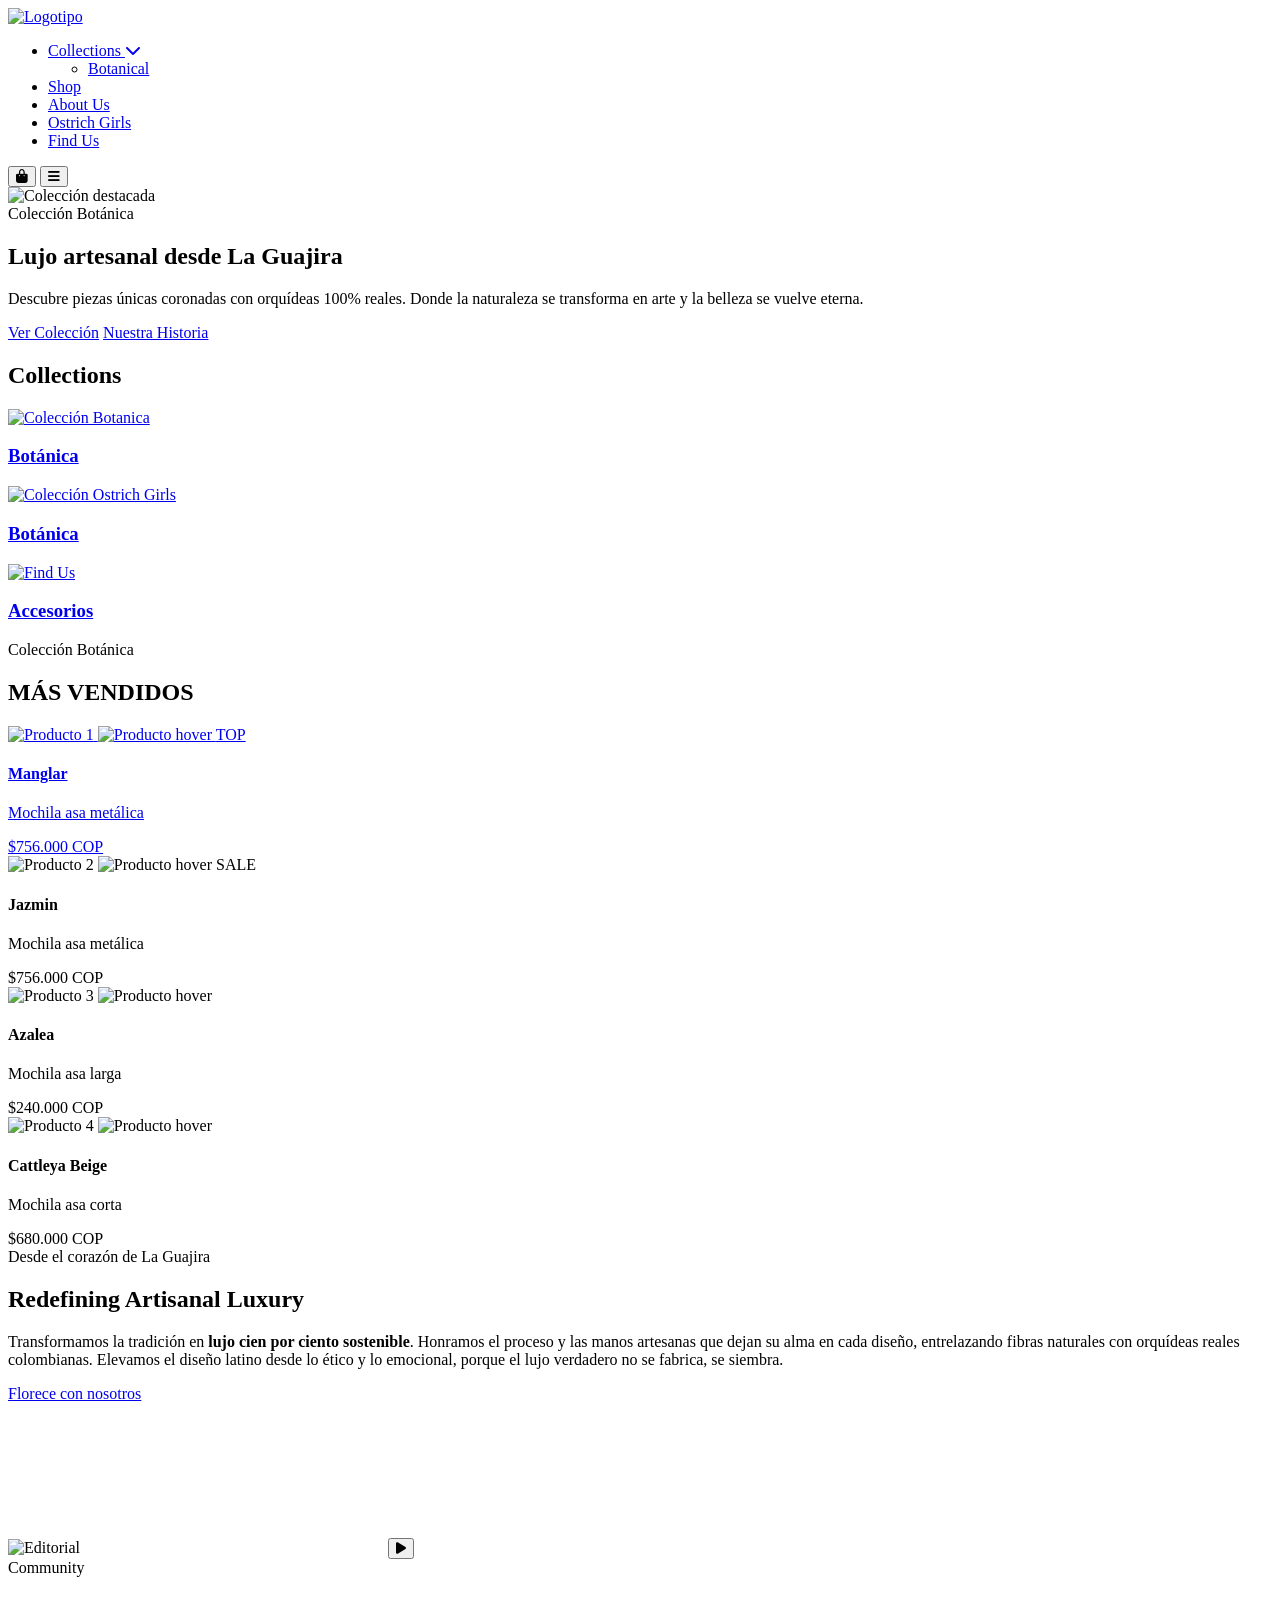
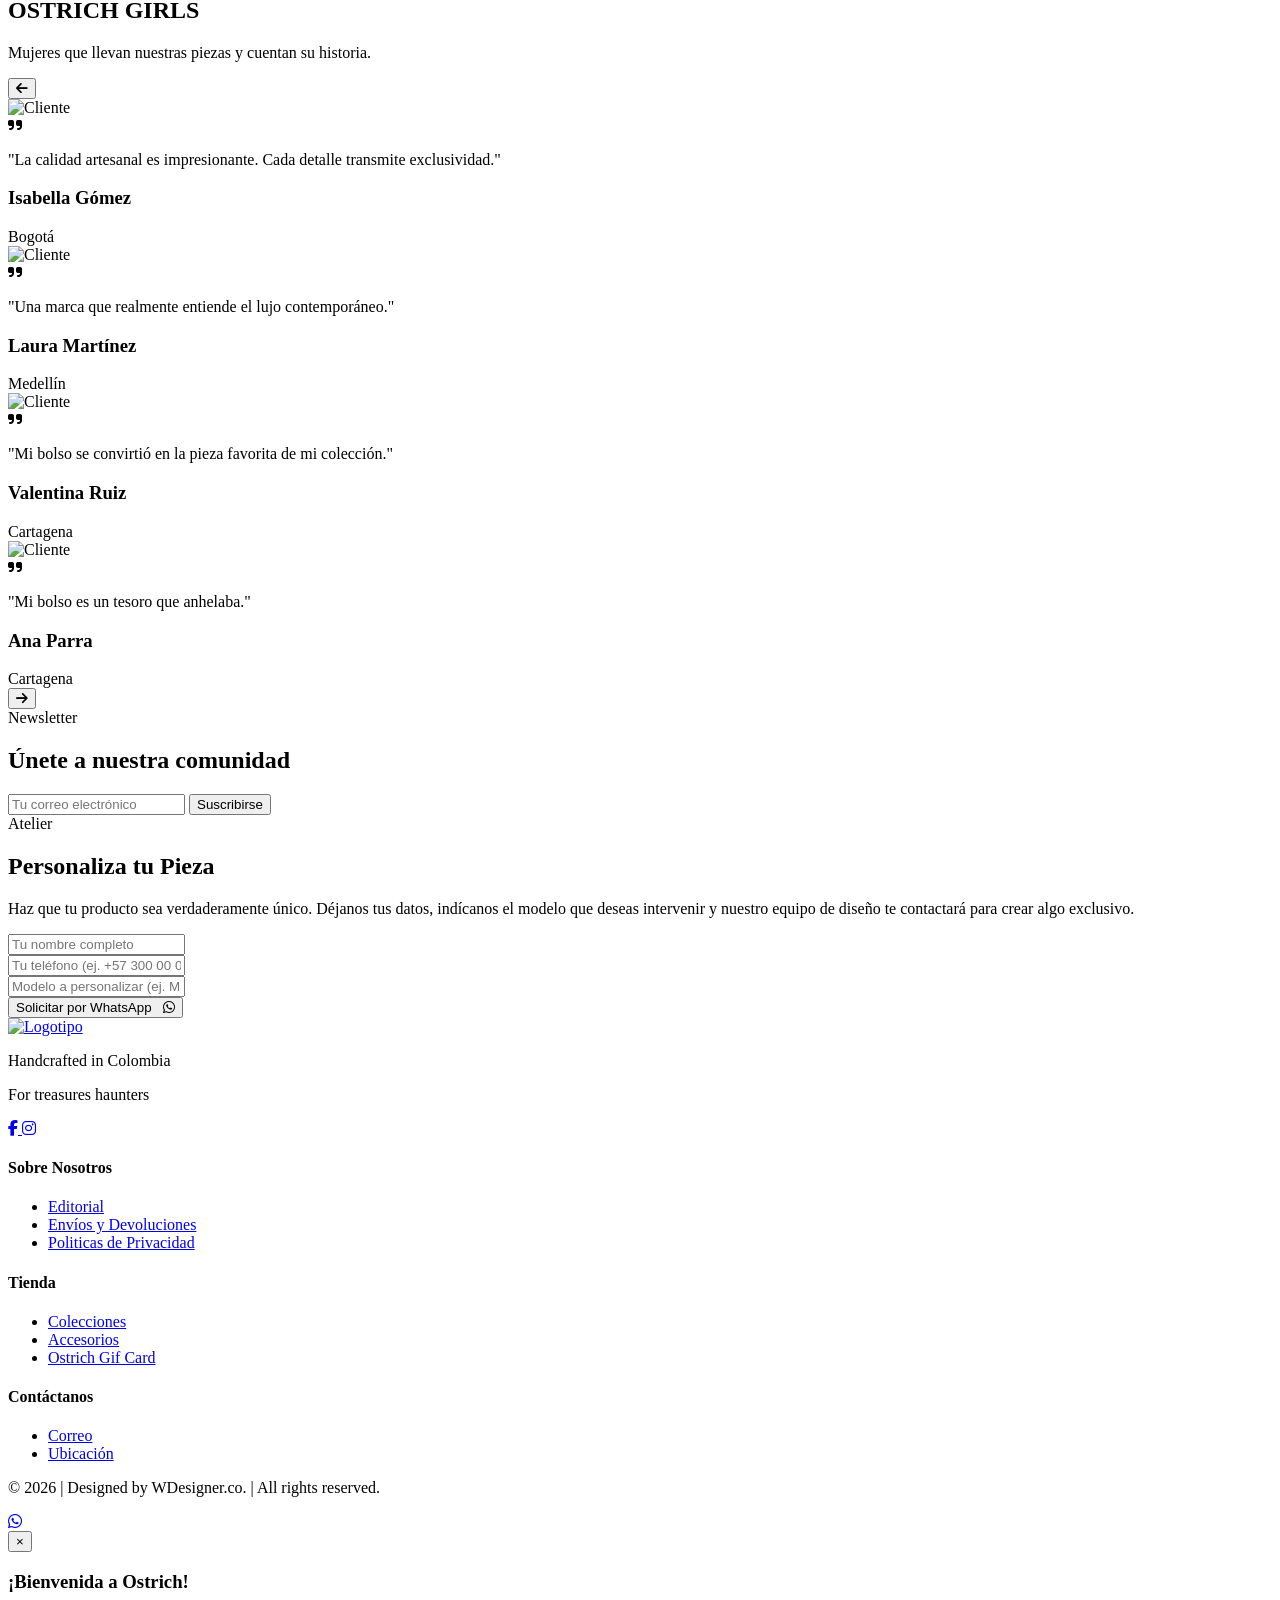
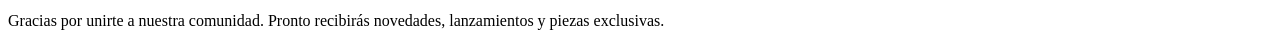
==== index.html @ 1475275a "Add files via upload" ====
<!DOCTYPE html>
<html lang="es">

<head>
  <meta charset="UTF-8" />
  <meta name="viewport" content="width=device-width, initial-scale=1.0"/>
  <title>Ostrich | Prototipo</title>
  <meta name="description" content="Luxury fashion experience inspired by modern editorial ecommerce." />

  <!-- GOOGLE FONTS -->
  <link rel="preconnect" href="https://fonts.googleapis.com">
  <link rel="preconnect" href="https://fonts.gstatic.com" crossorigin>
  <link href="https://fonts.googleapis.com/css2?family=Montserrat:wght@300;400;500;600&family=EB+Garamond:wght@400;500;600;700&display=swap" rel="stylesheet">

  <!-- FONT AWESOME -->
  <link rel="stylesheet" href="https://cdnjs.cloudflare.com/ajax/libs/font-awesome/6.5.2/css/all.min.css" />

  <!-- FALLBACK ICONS LOCAL -->
  <!-- <link rel="stylesheet" href="assets/icons/fontawesome/css/all.min.css"/> -->

  <link rel="stylesheet" href="css/estilos_prueba.css" />
  <link rel="stylesheet" href="css/index_estilos.css" />

  <!-- FAVICON -->
  <link rel="icon" href="img/logos/favicon.png" type="image/png">

</head>

<body>

  <!-- =========================
    HEADER
  ========================== -->

  <header class="header">
    <div class="container nav-container">
      <a href="index.html" class="logo">
        <img src="img/logos/logo_horizontal_240x70.png" alt="Logotipo" />
      </a>
      
      <nav class="nav" aria-label="Principal">
        <ul class="nav-list">
          <li class="nav-dropdown">
            <a href="#" class="dropdown-trigger" aria-haspopup="true" aria-expanded="false">
              Collections
              <i class="fa-solid fa-chevron-down dropdown-icon"></i>
            </a>
            <ul class="dropdown-menu">
              <li><a href="botanica.html">Botanical</a></li>
            </ul>
          </li>
          <li><a href="shop.html">Shop</a></li>
          <li><a href="about_us.html">About Us</a></li>
          <li><a href="index.html#ostrichGirls">Ostrich Girls</a></li>          
          <li><a href="find_us.html">Find Us</a></li>
        </ul>
      </nav>

      <div class="header-actions">
        <button class="icon-btn" aria-label="Carrito">
          <i class="fa-solid fa-bag-shopping"></i>
          <!-- <img src="assets/icons/cart.svg" alt="">-->
        </button>

        <button class="menu-btn" aria-label="Abrir menú" aria-expanded="false">
          <i class="fa-solid fa-bars"></i>
          <!-- <img src="assets/icons/menu.svg" alt=""> -->
        </button>
      </div>

    </div>
  </header>

  <!-- =========================
    MAIN
  ========================== -->
  <main>
    <section class="hero">
      <!--div class="hero-image">
        <img src="img/hero/hero_01.png" alt="Colección destacada" />
      </!--div-->
      <div class="hero-image">
        <picture>
          <!-- Mobile -->
          <source media="(max-width: 768px)" srcset="img/hero/hero_v.png">
          <!-- Desktop / Tablet -->
          <img src="img/hero/hero_h.png" alt="Colección destacada">
        </picture>
      </div>
      
      <div class="hero-overlay"></div>
      
      <div class="container" style="width: 100%;">
        <div class="hero-content">
          <span class="eyebrow">Colección Botánica</span>
          <h1>Lujo artesanal desde La Guajira</h1>         
          <p>Descubre piezas únicas coronadas con orquídeas 100% reales. Donde la naturaleza se transforma en arte y la belleza se vuelve eterna.</p>          
          <div class="hero-buttons">
            <a href="#collections" class="btn btn-primary">Ver Colección</a>
            <a href="#editorial" class="btn btn-secondary">Nuestra Historia</a>
          </div>
        </div>      
      </div>
    </section>

    <!-- =========================
      COLLECTION CARDS
    ========================== -->
    <section id="collections" class="collection-cards section reveal">
      <div class="container">
        <div class="section-heading">          
          <h2>Collections</h2>
        </div>

        <div class="collections-grid">
          <!-- CARD -->
           <a href="botanica.html"><article class="collection-card">
            <img src="img/collections/colltction03.png" alt="Colección Botanica"/>
            <div class="collection-overlay"></div>
            <h3>Botánica</h3>
          </article></a>

          <!-- CARD -->
          <a href="botanica.html"><article class="collection-card">
            <img src="img/collections/collection04.png" alt="Colección Ostrich Girls"/>
            <div class="collection-overlay"></div>
            <h3> Botánica</h3>
          </article></a>

          <!-- CARD -->
          <a href="botanica.html"><article class="collection-card">
            <img src="img/collections/accesories.png" alt="Find Us"/>
            <div class="collection-overlay"></div>
            <h3> Accesorios</h3>
          </article></a>

        </div>
      </div>
    </section>

    <!-- =========================
      MAS VENDIDOS
    ========================== -->
    <section class="featured section reveal">
      <div class="container">
        <div class="section-heading">
          <span class="eyebrow">Colección Botánica</span>
          <h2>MÁS VENDIDOS</h2>
        </div>

        <div class="product-grid">
          <!-- PRODUCT CARD 1 Manglar -->
          <a href="details.html">
            <article class="product-card">
            <div class="product-image hover-reveal">
              <!--src="https://placehold.co/700x900/bdbdbd/ffffff?text=Producto+1"-->
              <img class="primary-image" src="img/products/Manglar.png" alt="Producto 1"/>
               <!--src="https://placehold.co/700x900/9f9f9f/ffffff?text=Hover+1"-->
              <img class="secondary-image" src="img/products/hover_manglar.png" alt="Producto hover"/>
              <span class="badge">TOP</span>
            </div>

            <div class="product-info">
              <h4>Manglar</h4>
              <p class="category">Mochila asa metálica</p>
              <span class="price">$756.000 COP</span>
            </div>
          </article>
          </a>

          <!-- PRODUCT CARD 2 JAZMIN -->
          <article class="product-card">
            <div class="product-image hover-reveal">
              <!-- src="https://placehold.co/700x900/bdbdbd/ffffff?text=Producto+2"-->
              <img class="primary-image" src="img/products/jazmin.png" alt="Producto 2"/>
              <img class="secondary-image" src="img/products/hover_coralina.png" alt="Producto hover"/>
              <span class="badge sale">SALE</span>
            </div>

            <div class="product-info">
              <h4>Jazmin</h4>
              <p class="category">Mochila asa metálica</p>
              <span class="price">$756.000 COP</span>
            </div>
          </article>

          <!-- PRODUCT CARD 3 -->
          <article class="product-card">
            <div class="product-image hover-reveal">
              <img class="primary-image" src="img/products/cattleya_azalea.png" alt="Producto 3" />
              <img class="secondary-image" src="img/products/hover_azalea.png"  alt="Producto hover"/>
            </div>

            <div class="product-info">
              <h4>Azalea</h4>
              <p class="category">Mochila asa larga</p>
              <span class="price">$240.000 COP</span>
            </div>
          </article>

          <!-- PRODUCT CARD 4 -->
          <article class="product-card">
            <div class="product-image hover-reveal">
              <img class="primary-image" src="img/products/Cattleya_Beige.png" alt="Producto 4" />
              <img class="secondary-image" src="img/products/hover_cattaleya_beige.png" alt="Producto hover" />
            </div>

            <div class="product-info">
              <h4>Cattleya Beige</h4>
              <p class="category">Mochila asa corta</p>
              <span class="price">$680.000 COP</span>
            </div>
          </article>
        </div>

      </div>

    </section>

    <!-- =========================
      EDITORIAL
    ========================== -->
    <section id="editorial" class="editorial section reveal">
      <div class="container editorial-grid">
        <div class="editorial-content">
          <span class="eyebrow">Desde el corazón de La Guajira</span>
          <h2>Redefining Artisanal Luxury</h2>
          <p>Transformamos la tradición en <strong>lujo cien por ciento sostenible</strong>. Honramos el proceso y las manos artesanas que dejan su alma en cada diseño, entrelazando fibras naturales con orquídeas reales colombianas. Elevamos el diseño latino desde lo ético y lo emocional, porque el lujo verdadero no se fabrica, se siembra.</p>
          <a href="about_us.html" class="btn btn-dark">Florece con nosotros</a>
        </div>

        <div class="editorial-image">
          <div class="editorial-media">
            <img  class="editorial-cover"
            src="img/editorial/editorial.png"
            alt="Editorial">
            
            <video  class="editorial-video"
              preload="metadata"
              playsinline>
             <source
              src="img/editorial/editorial_video.mp4"
              type="video/mp4">
            </video>
            
            <button class="editorial-play" aria-label="Reproducir video">
              <i class="fa-solid fa-play"></i>
            </button>
          </div>
        </div>
      </div>
    </section>
    
    <!-- ======================================
      OSTRICH GIRLS
    ====================================== -->
    <section id="ostrichGirls" class="testimonials section reveal">
      <div class="container">
        <div class="section-heading center">
          <span class="eyebrow">Community</span>
          <h2>OSTRICH GIRLS</h2>
          <p>Mujeres que llevan nuestras piezas y cuentan su historia.</p>
        </div>

        <div class="testimonial-slider">
          <button class="slider-btn prev" aria-label="Anterior">
            <i class="fa-solid fa-arrow-left"></i>
          </button>
          
          <div class="testimonial-container">
            <div class="testimonial-track">
              
              <article class="testimonial-card">
                <div class="testimonial-image">
                  <img src="img/testimonials/ostrich_girls0.png" alt="Cliente">
                </div>
                <div class="testimonial-content">
                  <i class="fa-solid fa-quote-right quote-icon"></i>
                  <p>"La calidad artesanal es impresionante. Cada detalle transmite exclusividad."</p>
                  <div class="testimonial-meta">
                    <h3>Isabella Gómez</h3>
                    <span>Bogotá</span>
                  </div>
                </div>
              </article>
              
              <article class="testimonial-card">
                <div class="testimonial-image">
                  <img src="img/testimonials/ostrich_girls2.jpg" alt="Cliente">
                </div>
                <div class="testimonial-content">
                  <i class="fa-solid fa-quote-right quote-icon"></i>
                  <p>"Una marca que realmente entiende el lujo contemporáneo."</p>
                  <div class="testimonial-meta">
                    <h3>Laura Martínez</h3>
                    <span>Medellín</span>
                  </div>
                </div>
              </article>
              
              <article class="testimonial-card">
                <div class="testimonial-image">
                  <img src="img/testimonials/ostrich_girls3.jpg" alt="Cliente">
                </div>
                <div class="testimonial-content">
                  <i class="fa-solid fa-quote-right quote-icon"></i>
                  <p>"Mi bolso se convirtió en la pieza favorita de mi colección."</p>
                  <div class="testimonial-meta">
                    <h3>Valentina Ruiz</h3>
                    <span>Cartagena</span>
                  </div>
                </div>
              </article>
              
              <article class="testimonial-card">
                <div class="testimonial-image">
                  <img src="img/testimonials/ostrich_girls1.jpg" alt="Cliente">
                </div>
                <div class="testimonial-content">
                  <i class="fa-solid fa-quote-right quote-icon"></i>
                  <p>"Mi bolso es un tesoro que anhelaba."</p>
                  <div class="testimonial-meta">
                    <h3>Ana Parra</h3>
                    <span>Cartagena</span>
                  </div>
                </div>
              </article>
            </div>
          </div>
          
          <button class="slider-btn next" aria-label="Siguiente">
            <i class="fa-solid fa-arrow-right"></i>
          </button>
        </div>
      </div>
    </section>

    <!-- =========================
      NEWSLETTER
    ========================== -->    
    <section class="newsletter section">

      <div class="container newsletter-box">

        <div>
          <span class="eyebrow">
            Newsletter
          </span>

          <h2>
            Únete a nuestra comunidad
          </h2>
        </div>

        <form class="newsletter-form">

          <label class="sr-only" for="email">
            Correo electrónico
          </label>

          <input
            type="email"
            id="email"
            placeholder="Tu correo electrónico"
            required
          />

          <button type="submit" class="btn btn-primary">
            Suscribirse
          </button>

        </form>

      </div>

    </section>

    <!-- ======================================
      CUSTOMIZATION FORM
    ====================================== -->
    <section class="customization section reveal" id="personalizar">
      <div class="container">
        <div class="customization-box">
          <div class="customization-content">
            <span class="eyebrow">Atelier</span>
            <h2>Personaliza tu Pieza</h2>
            <p>Haz que tu producto sea verdaderamente único. Déjanos tus datos, indícanos el modelo que deseas intervenir y nuestro equipo de diseño te contactará para crear algo exclusivo.</p>
          </div>
          
          <form id="customization-form" class="customization-form">
            <div class="form-group">
              <label for="cust-name" class="sr-only">Nombre Completo</label>
              <input type="text" id="cust-name" class="form-control" placeholder="Tu nombre completo" required>
            </div>
            <div class="form-group">
              <label for="cust-phone" class="sr-only">Teléfono</label>
              <input type="tel" id="cust-phone" class="form-control" placeholder="Tu teléfono (ej. +57 300 00 00)" required>
            </div>
            <div class="form-group">
              <label for="cust-model" class="sr-only">Modelo del Producto</label>
              <input type="text" id="cust-model" class="form-control" placeholder="Modelo a personalizar (ej. Manglar)" required>
            </div>
            <button type="submit" class="btn btn-dark w-100">
              Solicitar por WhatsApp 
              <i class="fa-brands fa-whatsapp" style="margin-left: 8px;"></i>
            </button>
          </form>
        </div>
      </div>
    </section>
  
  </main>

  <!-- =========================
       FOOTER
  ========================== -->
  <footer class="footer">
    <div class="container footer-grid">
      <div class="footer-branding">
        <a href="index.html" class="logo-footer">
          <img src="img/logos/Recurso 1.png" alt="Logotipo" />
        </a>
        
        <p>Handcrafted in Colombia</p>
        <p>For treasures haunters</p>
        
        <div class="footer-social">
          <a href="https://facebook.com"  target="_blank"  aria-label="Facebook">
            <i class="fa-brands fa-facebook-f"></i>
          </a>
          
          <a href="https://www.instagram.com/ostrich_oficial/" target="_blank" aria-label="Instagram">
            <i class="fa-brands fa-instagram"></i>
          </a>
        </div>
      </div>
      
      <div class="footer-links">
        <h4>Sobre Nosotros</h4>
        <ul>
          <li><a href="#editorial">Editorial</a></li>
          <li><a href="#">Envíos y Devoluciones</a></li>
          <li><a href="#">Politicas de Privacidad</a></li>
        </ul>
      </div>

      <div class="footer-links">
        <h4>Tienda</h4>
        <ul>
          <li><a href="#collections">Colecciones</a></li>
          <li><a href="#">Accesorios</a></li>
          <li><a href="#">Ostrich Gif Card</a></li>
        </ul>
      </div>

      <div class="footer-links">
        <h4>Contáctanos</h4>
        <ul>
          <li><a href="#">Correo</a></li>
          <li><a href="#">Ubicación</a></li>
        </ul>
      </div>
    </div>
    
    <div class="footer-bottom">
      <p> © 2026 | Designed by WDesigner.co. | All rights reserved. </p>
    </div>

  </footer>

  <!-- =========================
       WHATSAPP FLOAT BUTTON
  ========================== -->

  <a class="whatsapp-btn"
    href="https://wa.link/ncacsm"    
    target="_blank"
    rel="noopener noreferrer"
    aria-label="Contactar por WhatsApp"
  >

    <i class="fa-brands fa-whatsapp"></i>
    <!--img src="assets/icons/whatsapp.svg" alt="" -->
  </a>

  <div id="newsletter-modal" class="newsletter-modal">

  <div class="newsletter-modal-content">

    <button class="newsletter-modal-close">&times;</button>

    <h3>¡Bienvenida a Ostrich!</h3>

    <p>
      Gracias por unirte a nuestra comunidad.
      Pronto recibirás novedades, lanzamientos y piezas exclusivas.
    </p>

  </div>

</div>

  <script src="js/app2.js"></script>
  <script src="js/testimonials.js"></script>
  <script src="js/modal_newsletter.js"></script>
  <script src="js/personalizacion.js">  </script>

 

</body>

</html>
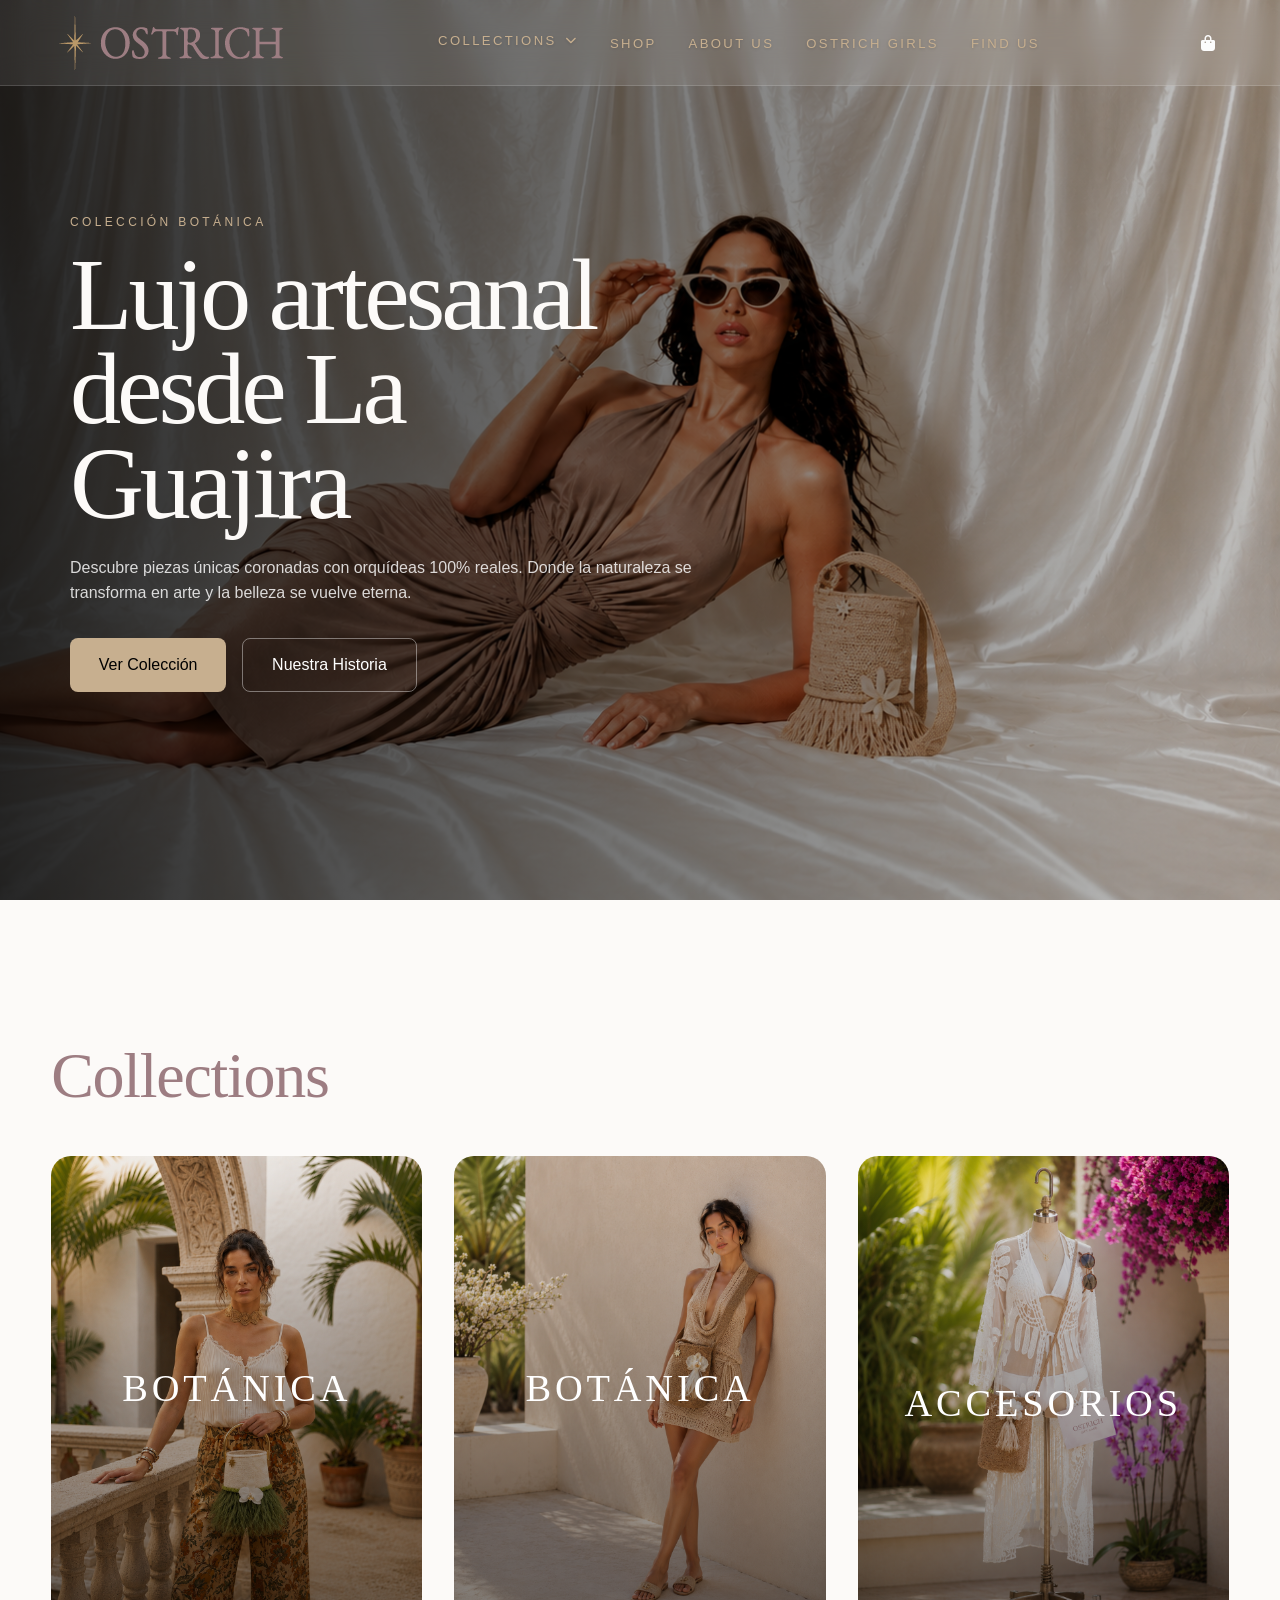
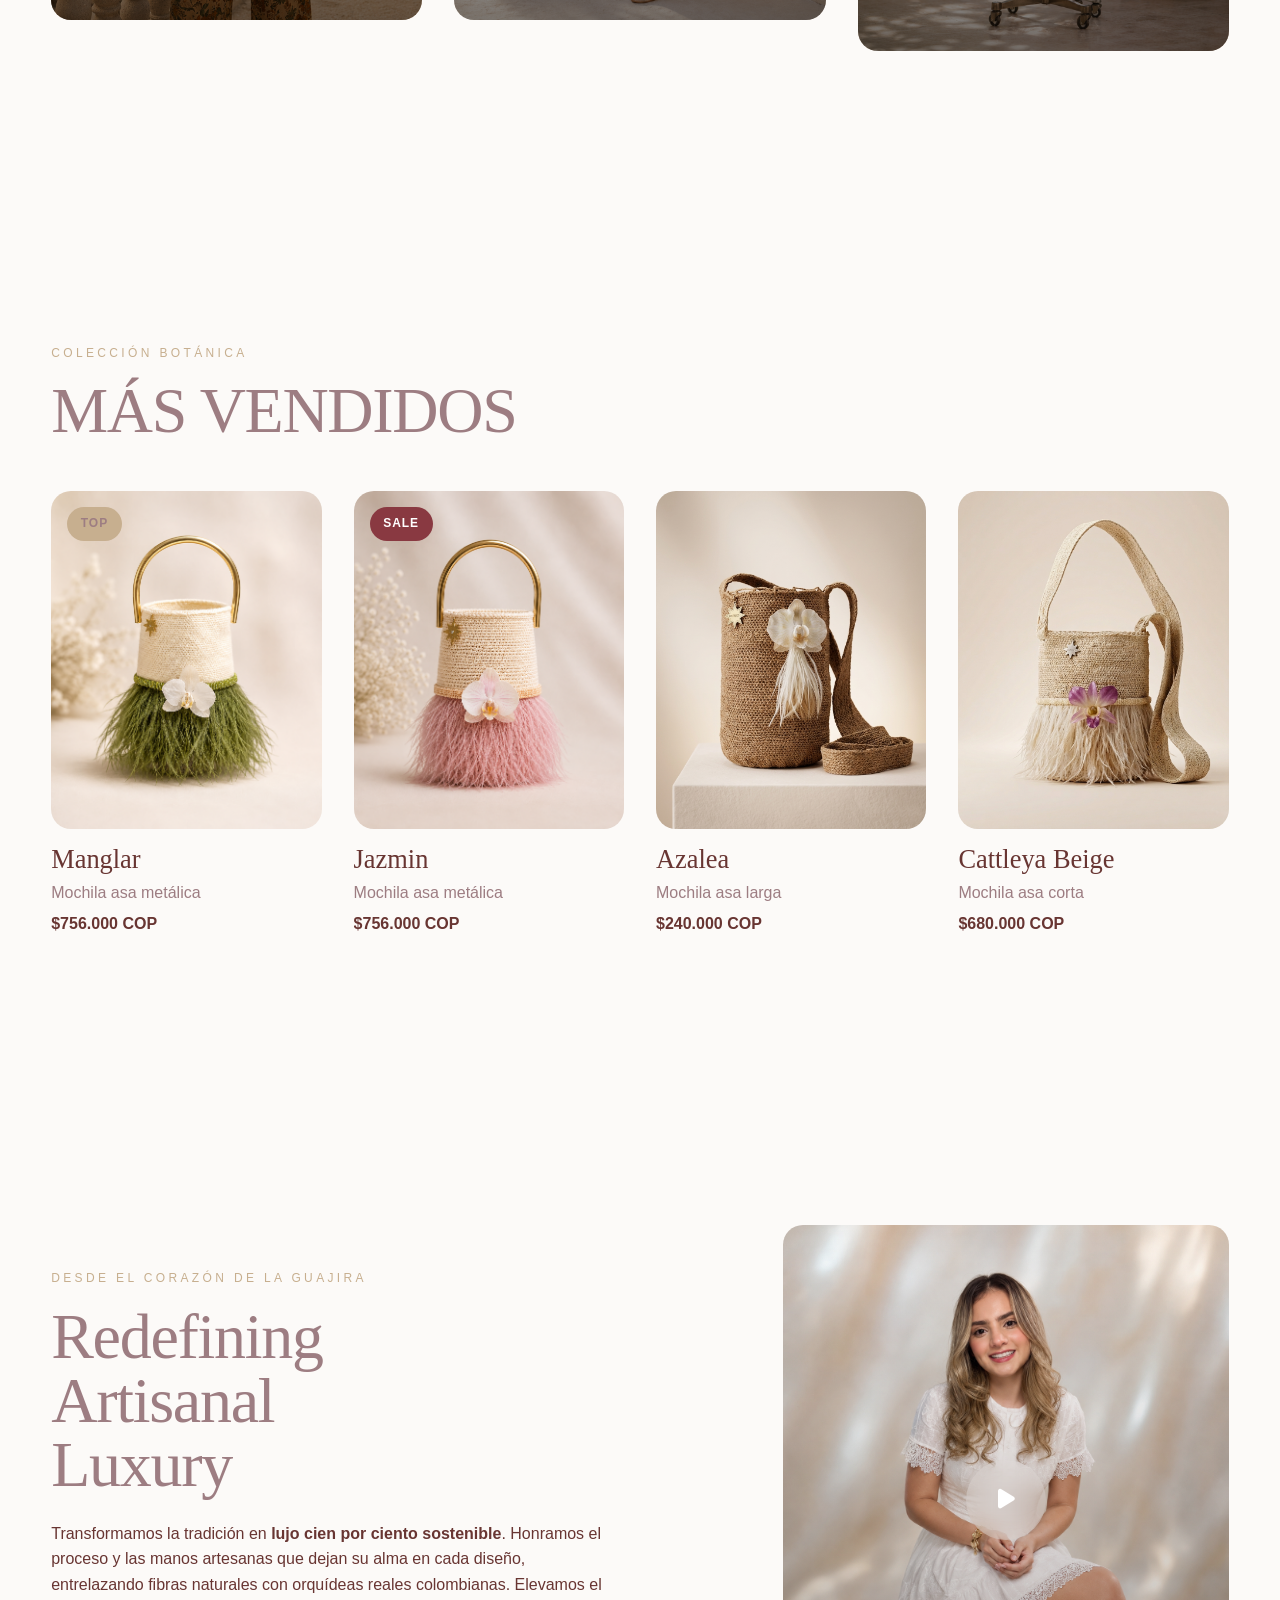
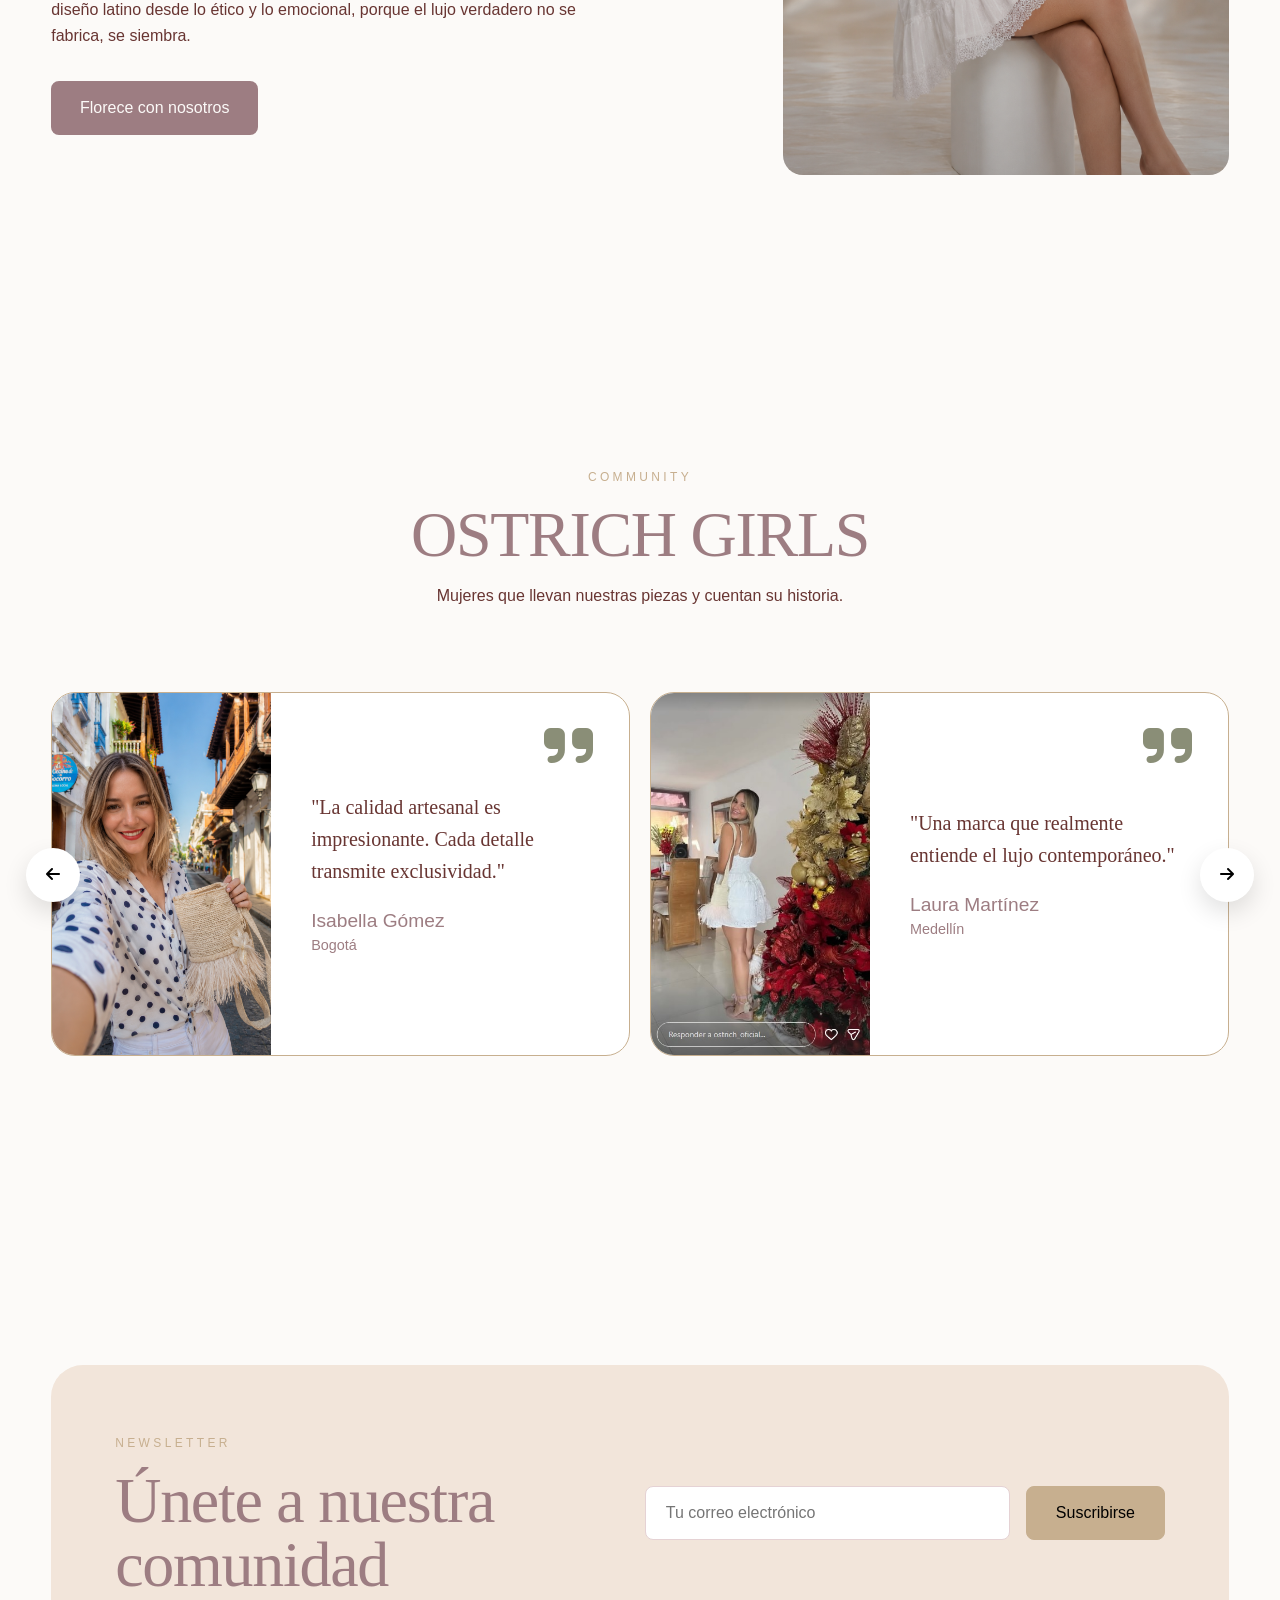
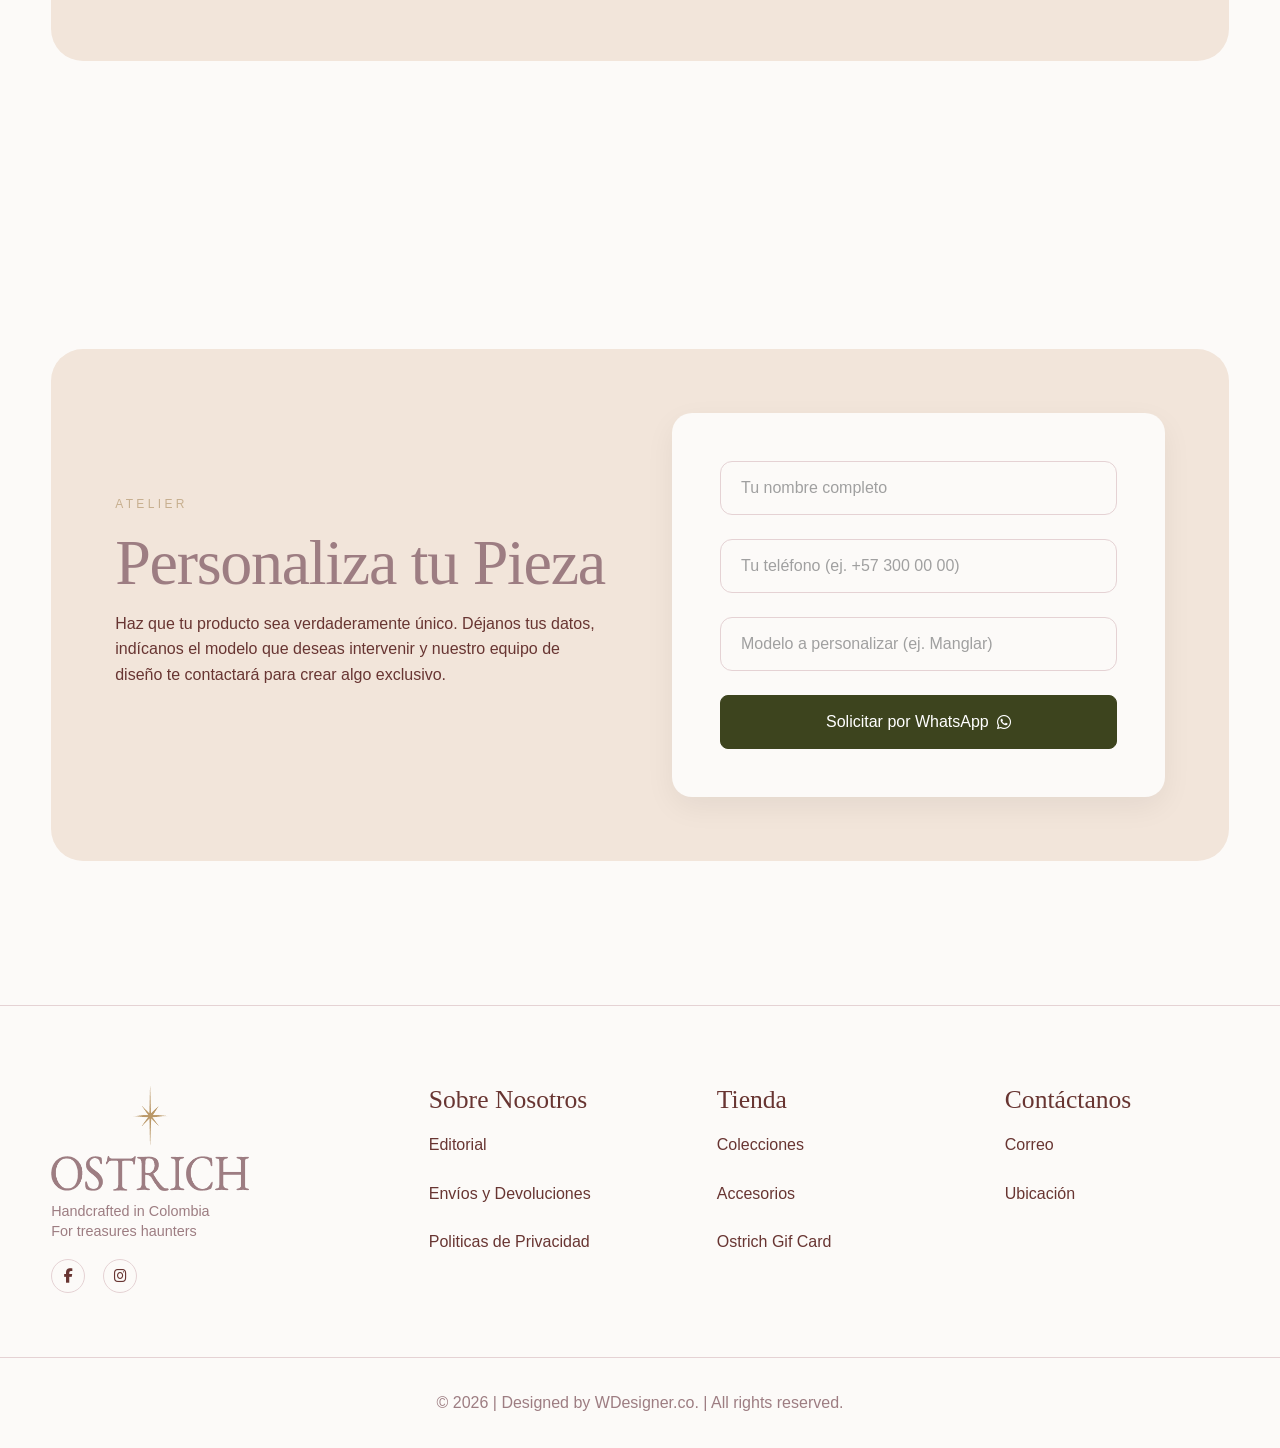
==== commit 33e747b0: "Add files via upload" ====
--- a/index.html
+++ b/index.html
@@ -20,6 +20,7 @@
 
   <link rel="stylesheet" href="css/estilos_prueba.css" />
   <link rel="stylesheet" href="css/index_estilos.css" />
+  <link rel="stylesheet" href="css/cart_drawer.css">
 
   <!-- FAVICON -->
   <link rel="icon" href="img/logos/favicon.png" type="image/png">
@@ -57,9 +58,8 @@
       </nav>
 
       <div class="header-actions">
-        <button class="icon-btn" aria-label="Carrito">
+        <button id="cartButton" class="icon-btn" aria-label="Carrito"> 
           <i class="fa-solid fa-bag-shopping"></i>
-          <!-- <img src="assets/icons/cart.svg" alt="">-->
         </button>
 
         <button class="menu-btn" aria-label="Abrir menú" aria-expanded="false">
@@ -472,38 +472,48 @@
        WHATSAPP FLOAT BUTTON
   ========================== -->
 
-  <a class="whatsapp-btn"
-    href="https://wa.link/ncacsm"    
-    target="_blank"
-    rel="noopener noreferrer"
-    aria-label="Contactar por WhatsApp"
-  >
-
+  <a class="whatsapp-btn" href="https://wa.link/ncacsm" target="_blank" rel="noopener noreferrer" aria-label="Contactar por WhatsApp">
     <i class="fa-brands fa-whatsapp"></i>
     <!--img src="assets/icons/whatsapp.svg" alt="" -->
   </a>
-
+  
   <div id="newsletter-modal" class="newsletter-modal">
-
-  <div class="newsletter-modal-content">
-
-    <button class="newsletter-modal-close">&times;</button>
-
-    <h3>¡Bienvenida a Ostrich!</h3>
-
-    <p>
-      Gracias por unirte a nuestra comunidad.
-      Pronto recibirás novedades, lanzamientos y piezas exclusivas.
-    </p>
-
+    <div class="newsletter-modal-content">
+      <button class="newsletter-modal-close">&times;</button>
+      <h3>¡Bienvenida a Ostrich!</h3>
+      <p>Gracias por unirte a nuestra comunidad.Pronto recibirás novedades, lanzamientos y piezas exclusivas.</p>
+    </div>
   </div>
 
-</div>
+<!-- Bolsa de Compras -->
+<aside id="cartDrawer" class="cart-drawer" aria-hidden="true"> 
+  <header class="cart-header">
+    <h2>Mi carrito<span id="cartCount"> (0)</span></h2>
+    <button class="cart-close" aria-label="Cerrar"> 
+      <i class="fa-solid fa-xmark"></i>
+    </button>
+  </header>
+
+  <section class="cart-items" id="cartItems">
+    <!-- JS -->
+  </section>
+  <footer class="cart-footer">
+    <div class="cart-summary">
+      <span>Subtotal</span>
+      <strong id="cartSubtotal">$0</strong>
+    </div>
+    <a href="checkout.html" class="btn btn-dark cart-checkout">Checkout</a>
+  </footer>
+</aside>
+
+<div id="cartOverlay"class="cart-overlay"></div>
+
 
   <script src="js/app2.js"></script>
   <script src="js/testimonials.js"></script>
   <script src="js/modal_newsletter.js"></script>
   <script src="js/personalizacion.js">  </script>
+  <script src="js/drawer.js"></script>
 
  
 
--- a/css/estilos_prueba.css
+++ b/css/estilos_prueba.css
@@ -0,0 +1,977 @@
+/* =========================================================
+   DESIGN SYSTEM
+========================================================= */
+
+:root {
+
+  /* =====================
+     COLORS
+  ====================== */
+
+   --color-background:#FCFAF8;
+
+  --color-surface:#F2E5DA;
+
+  --color-text-primary:#683532;
+
+  --color-text-secondary:#9D7D82;
+
+  --color-border:#E5D2D4;
+
+  --color-primary:#9D7D82;
+
+  --color-primary-hover:#893941;
+
+  --color-secondary:#FCFAF8;
+
+  --color-overlay-dark:
+  rgba(61,44,39,.45);
+
+
+  /* ACCENTS */
+
+  --color-accent-gold:#C7AF8F;
+
+  --color-accent-camel:#C1A47A;
+
+  --color-accent-burgundy:#893941;
+
+  --color-accent-rose:#CB7885;
+
+  /* GREENS */
+
+  --color-sage:#D4D994;
+
+  --color-olive:#5E6623;
+
+  --color-moss:#3D441E;
+
+   /* UI */
+
+  --color-badge-sale:#893941;
+
+  --color-badge-new:#C7AF8F;
+
+  --color-whatsapp:#C1A47A;
+
+
+  /* =====================
+     TYPOGRAPHY
+  ====================== */
+
+
+
+  --font-primary:
+    "Montserrat",
+    sans-serif;
+
+  --font-display:
+    "EB Garamond",
+    serif;
+
+  --font-editorial:
+    "EB Garamond",
+    serif;
+
+
+
+  /* =====================
+     LAYOUT
+  ====================== */
+
+  --container-width: 1280px;
+
+  --section-spacing: 9rem;
+
+  --radius-sm: 12px;
+  --radius-md: 20px;
+  --radius-lg: 32px;
+
+  /* =====================
+     EFFECTS
+  ====================== */
+
+  --transition-fast: 0.25s ease;
+  --transition-base: 0.4s ease;
+  --transition-slow: 0.7s ease;
+
+  --shadow-soft:
+    0 10px 30px rgba(0,0,0,0.06);
+
+}
+
+/* =========================================================
+   RESET
+========================================================= */
+
+* {
+  margin: 0;
+  padding: 0;
+  box-sizing: border-box;
+}
+
+html {
+  scroll-behavior: smooth;
+}
+
+body {
+  font-family: var(--font-primary);
+  background: var(--color-background);
+  color: var(--color-text-primary);
+  line-height: 1.6;
+  overflow-x: hidden;
+}
+
+img {
+  width: 100%;
+  display: block;
+}
+
+a {
+  text-decoration: none;
+  color: inherit;
+}
+
+button,
+input {
+  font: inherit;
+}
+
+ul {
+  list-style: none;
+}
+
+/* =========================================================
+   ACCESSIBILITY
+========================================================= */
+
+.sr-only {
+  position: absolute;
+  width: 1px;
+  height: 1px;
+  overflow: hidden;
+  clip: rect(0,0,0,0);
+}
+
+/* =========================================================
+   GLOBAL
+========================================================= */
+
+.container {
+  width: min(92%, var(--container-width));
+  margin-inline: auto;
+}
+
+.section {
+  padding: var(--section-spacing) 0;
+}
+
+h1,
+h2,
+h3,
+.logo,
+.footer-logo {
+  font-family: var(--font-display);
+  line-height: 1.1;
+}
+
+h1,
+h2,
+h3
+{
+
+  color:
+  var(--color-primary);
+}
+
+.hero-content h1{
+
+  font-family:
+  var(--font-display);
+
+  font-size:
+  clamp(4.5rem,8vw,7.5rem);
+
+  font-weight:500;
+
+  line-height:.92;
+
+  letter-spacing:-.04em;
+
+  color:#FCFAF8;
+
+  max-width:11ch;
+}
+
+h2{
+
+  font-family:
+  var(--font-display);
+
+  font-size:
+  clamp(3rem,5vw,5rem);
+
+  font-weight:500;
+
+  line-height:1;
+
+  letter-spacing:-.02em;
+
+  color:var(--color-primary);
+}
+
+h3{
+
+  font-family:
+  var(--font-display);
+
+  font-size:
+  clamp(2rem,3vw,3rem);
+
+  font-weight:500;
+
+  line-height:1.05;
+}
+
+h4{
+
+  font-family:
+  var(--font-display);
+
+  font-size:
+  clamp(1.25rem,2vw,2rem);
+
+  font-weight:500;
+
+  line-height:1.1;
+  color:var(--color-text-primary);
+}
+
+p {
+  color: var(--color-text-secondary);
+}
+
+.eyebrow {
+  display: inline-block;
+  margin-bottom: 1rem;
+ 
+
+  font-family:
+  var(--font-primary);
+
+  font-size:.75rem;
+
+  font-weight:500;
+
+  letter-spacing:.28em;
+
+  text-transform:uppercase;
+
+  color:
+  var(--color-accent-gold);
+}
+
+/* =========================================================
+   REVEAL EFFECT
+========================================================= */
+
+.reveal {
+  opacity: 0;
+  transform: translateY(60px);
+  transition: opacity 1s ease, transform 1s ease;
+}
+
+.reveal.active {
+  opacity: 1;
+  transform: translateY(0);
+}
+
+/* =========================================================
+   HEADER
+========================================================= */
+
+/*.header {
+  position: fixed;
+  top: 0;
+  width: 100%;
+  z-index: 999;
+  background:rgba(255,255,255,0.92);
+  backdrop-filter: blur(14px);
+  border-bottom: 1px solid transparent;
+  transition: var(--transition-base);
+}*/
+
+.header {
+  position: fixed;
+  top: 0;
+  width: 100%;
+  z-index: 999;
+
+  background: rgba(255,255,255,0.08);
+
+  backdrop-filter: blur(16px);
+  -webkit-backdrop-filter: blur(16px);
+
+  border-bottom: 1px solid rgba(255,255,255,0.15);
+
+  transition:
+    background 0.4s ease,
+    backdrop-filter 0.4s ease,
+    border-color 0.4s ease,
+    box-shadow 0.4s ease;
+}
+
+/* ==================================
+   HEADER GLASS
+================================== */
+
+.header:not(.header-scrolled) .nav-list a {
+
+  color:  #C7AF8F;
+
+  text-shadow:
+    0 1px 3px rgba(0,0,0,0.15);
+}
+
+.header:not(.header-scrolled) .icon-btn,
+.header:not(.header-scrolled) .menu-btn {
+
+  color: #fcfcfc;
+}
+
+/* Estado cuando se hace scroll */
+
+.header.header-scrolled {
+
+  background: rgba(255,255,255,0.92);
+
+  backdrop-filter: blur(14px);
+  -webkit-backdrop-filter: blur(14px);
+
+  border-color: var(--color-border);
+
+  box-shadow: var(--shadow-soft);
+}
+
+
+
+.header-scrolled {
+  border-color: var(--color-border);
+  box-shadow: var(--shadow-soft);
+}
+
+.nav-container {
+  min-height: 85px;
+  display: flex;
+  align-items: center;
+  justify-content: space-between;
+}
+
+.logo {
+  font-size: 1.7rem;
+  font-weight: 700;
+}
+
+.logo img {
+  width: 240px;
+  height: 70px;
+ 
+}
+
+.nav-list {
+  display: flex;
+  gap: 2rem;
+}
+
+.nav-list a {
+  position: relative;
+  font-size: 0.95rem;
+   font-family:
+  var(--font-primary);
+
+  font-size:.82rem;
+
+  font-weight:500;
+  letter-spacing:.18em;
+
+  text-transform:uppercase;
+}
+
+.nav-list a::after {
+  content: "";
+  position: absolute;
+  left: 0;
+  bottom: -5px;
+  width: 0;
+  height: 1px;
+  background: currentColor;
+  transition: var(--transition-base);
+  
+}
+
+.nav-list a:hover::after {
+  width: 100%;
+}
+
+/* ==================================
+   COLLECTION DROPDOWN
+================================== */
+
+.nav-dropdown {
+  position: relative;
+}
+
+.dropdown-trigger {
+  display: flex;
+  align-items: center;
+  gap: .5rem;
+}
+
+.dropdown-icon {
+
+  font-size: .7rem;
+
+  transition:
+    transform .3s ease;
+}
+
+/* menú oculto */
+
+.dropdown-menu {
+
+  position: absolute;
+
+  top: calc(100% + 18px);
+
+  left: 50%;
+
+  transform:
+    translateX(-50%)
+    translateY(10px);
+
+  min-width: 220px;
+
+  padding: 12px;
+
+  background: rgba(255,255,255,.96);
+
+  backdrop-filter: blur(20px);
+
+  border:
+    1px solid rgba(0,0,0,.06);
+
+  border-radius: 16px;
+
+  box-shadow:
+    0 20px 50px rgba(0,0,0,.08);
+
+  opacity: 0;
+
+  visibility: hidden;
+
+  transition:
+    opacity .3s ease,
+    transform .3s ease,
+    visibility .3s ease;
+
+  z-index: 1000;
+}
+
+/* item submenu */
+
+.dropdown-menu a {
+
+  display: block;
+
+  padding: 12px 16px;
+
+  border-radius: 10px;
+
+  font-size: .78rem;
+
+  letter-spacing: .15em;
+
+  text-transform: uppercase;
+}
+
+/* hover */
+
+.dropdown-menu a:hover {
+
+  background:
+    rgba(157,125,130,.08);
+}
+
+/* abierto */
+
+.nav-dropdown.is-open .dropdown-menu {
+
+  opacity: 1;
+
+  visibility: visible;
+
+  transform:
+    translateX(-50%)
+    translateY(0);
+}
+
+.nav-dropdown.is-open .dropdown-icon {
+
+  transform: rotate(180deg);
+}
+
+
+.header-actions {
+  display: flex;
+  align-items: center;
+  gap: 1rem;
+}
+
+.icon-btn,
+.menu-btn {
+  width: 42px;
+  height: 42px;
+  border: none;
+  background: transparent;
+  display: flex;
+  align-items: center;
+  justify-content: center;
+  cursor: pointer;
+  transition: var(--transition-fast);
+}
+
+.icon-btn:hover,
+.menu-btn:hover {
+  transform: translateY(-2px);
+}
+
+.icon-btn i,
+.menu-btn i {
+  font-size: 1rem;
+}
+
+.menu-btn {
+  display: none;
+}
+
+.menu-btn i {
+
+  transition:
+    transform .25s ease,
+    opacity .25s ease;
+}
+
+.nav-open ~ .header-actions .menu-btn i {
+  transform: rotate(90deg);
+}
+
+
+/* =========================================================
+   FOOTER
+========================================================= */
+
+.footer {
+  border-top: 1px solid var(--color-border);
+  padding-top: 5rem;
+}
+
+.footer-grid {
+  display: grid;
+  grid-template-columns: 1.4fr 1fr 1fr 1fr;
+  gap: 4rem;
+  align-items: start;
+}
+
+
+.logo-footer img {
+  width: 150px;
+  max-height: 84px;
+  margin-bottom: 10px;
+}
+
+.footer-branding p {
+  color: var(--color-text-secondary);
+  font-size: 0.7rem;
+  line-height: 1.4;
+  padding-left: 0;
+}
+
+.footer-social {
+
+  display: flex;
+
+  gap: 18px;
+
+  margin-top: 18px;
+}
+
+.footer-social a {
+
+  width: 34px;
+  height: 34px;
+
+  display: flex;
+
+  align-items: center;
+  justify-content: center;
+
+  border: 1px solid var(--color-border);
+
+  border-radius: 50%;
+
+  transition: all .3s ease;
+}
+
+.footer-social a i {
+
+  font-size: 0.9rem;
+}
+
+.footer-social a:hover {
+
+  transform: translateY(-3px);
+
+  background: #500a0a;
+
+  color: white;
+
+  border-color: #571919;
+}
+
+.footer-links h4{
+  margin-bottom: 1rem;
+}
+/* agregado */
+
+/* ====================================
+   FOOTER LINKS ANIMATION
+==================================== */
+.footer ul li a{
+  position: relative;
+}
+
+.footer ul li a::after{
+  content: "";
+  position: absolute;
+  left: 0;
+  bottom: -4px;
+  width: 100%;
+  height: 1px;
+  background: #000;
+  transform: scaleX(0);
+  transform-origin: left;
+  transition: transform .35s ease;
+}
+
+.footer ul li a:hover::after{
+  transform: scaleX(1);
+}
+
+
+
+
+
+
+.footer li + li {
+  margin-top: 0.8rem;
+}
+
+.footer-bottom {
+  border-top: 1px solid var(--color-border);
+  margin-top: 4rem;
+  padding: 2rem 0;
+  text-align: center;
+}
+
+/* =========================================================
+   WHATSAPP
+========================================================= */
+
+.whatsapp-btn {
+
+  position: fixed;
+
+  right: 24px;
+  bottom: 24px;
+
+  width: 64px;
+  height: 64px;
+
+  border-radius: 50%;
+
+  background:
+    var(--color-whatsapp);
+
+  color: white;
+
+  display: flex;
+
+  align-items: center;
+  justify-content: center;
+
+  font-size: 1.8rem;
+
+  box-shadow:
+    0 12px 30px rgba(0,0,0,0.18);
+
+  z-index: 999;
+
+  opacity: 0;
+  visibility: hidden;
+
+  transform: translateY(20px);
+
+  transition:
+    var(--transition-base);
+}
+
+.whatsapp-btn.show {
+
+  opacity: 1;
+
+  visibility: visible;
+
+  transform: translateY(0);
+}
+
+.whatsapp-btn:hover {
+  background-color: #3D441E;
+}
+/* =========================================================
+   RESPONSIVE
+========================================================= */
+
+@media (max-width: 1100px) {
+    .footer-grid {
+    grid-template-columns: 1fr;
+  }
+
+  
+}
+
+
+@media (min-width:1101px){
+
+  .footer-branding{
+    max-width:280px;
+  }
+
+  .footer-branding p {
+  color: var(--color-text-secondary);
+  font-size: 0.9rem;
+  line-height: 1.4;
+  padding-left: 0;
+}
+
+  .logo-footer img {
+  width: 198px;
+  max-height: 112px;
+  margin-bottom: 10px;
+}
+
+  .footer-grid > div{
+    display:flex;
+    flex-direction:column;
+  }
+
+  .footer h4{
+    margin-bottom:18px;
+  }
+
+  .footer ul{
+    display:flex;
+    flex-direction:column;
+    gap:10px;
+  }
+}
+
+
+
+
+@media (max-width: 768px) {
+
+    .section{
+  padding:7rem 0;
+}
+    .nav {
+    position: fixed;
+    top: 85px;
+    left: -100%;
+    width: 100%;
+    background: white;
+    padding: 2rem;
+    transition: var(--transition-base);
+  }
+
+  .nav-open {
+    left: 0;
+  }
+
+  .nav-list {
+    flex-direction: column;
+  }
+
+  .menu-btn {
+    display: flex;
+  }
+
+
+
+  .nav-list a {
+
+  display: block;
+
+  padding: 14px 16px;
+
+  border-radius: 10px;
+
+  transition:
+    background-color 0.25s ease,
+    padding-left 0.25s ease;
+}
+
+.nav-list a:hover {
+
+  background: rgba(137, 57, 65,0.08);
+
+  padding-left: 22px;
+}
+
+/* ==========================
+   MOBILE DROPDOWN
+========================== */
+
+.nav-dropdown {
+  width: 100%;
+}
+
+.dropdown-trigger {
+  width: 100%;
+  display: flex;
+  align-items: center;
+  justify-content: space-between;
+}
+
+.dropdown-menu {
+
+  position: static;
+
+  transform: none;
+
+  opacity: 1;
+
+  visibility: visible;
+
+  background: transparent;
+
+  border: none;
+
+  box-shadow: none;
+
+  padding: 0;
+
+  margin-top: 10px;
+
+  max-height: 0;
+
+  overflow: hidden;
+
+  transition:
+    max-height .3s ease;
+}
+
+.nav-dropdown.is-open .dropdown-menu {
+
+  max-height: 200px;
+
+  opacity: 1;
+
+  visibility: visible;
+
+  transform: none;
+}
+
+.dropdown-menu a {
+
+  display: block;
+  width: 100%;
+
+  padding: 14px 16px;
+
+  border-radius: 10px;
+
+  font-size: .75rem;
+
+  font-weight: 500;
+
+  letter-spacing: .18em;
+
+  text-transform: uppercase;
+
+  color: inherit;
+
+  transition:
+    background-color .25s ease,
+    padding-left .25s ease;
+}
+
+.dropdown-menu a:hover {
+
+  background: rgba(137,57,65,.08);
+
+  padding-left: 22px;
+}
+
+.dropdown-menu a::after {
+
+  content: "";
+
+  position: absolute;
+
+  left: 16px;
+
+  bottom: 8px;
+
+  width: 0;
+
+  height: 1px;
+
+  background: currentColor;
+
+  transition: width .35s ease;
+}
+
+.dropdown-menu a:hover::after {
+
+  width: calc(100% - 32px);
+}
+
+.nav-dropdown.is-open .dropdown-icon {
+
+  transform: rotate(180deg);
+}
+
+/* ==================================
+   HEADER GLASS
+================================== */
+
+.header:not(.header-scrolled) .nav-list a {
+
+  color: #000000;
+
+  text-shadow:
+    0 1px 3px rgba(0,0,0,0.15);
+}
+
+.header:not(.header-scrolled) .icon-btn,
+.header:not(.header-scrolled) .menu-btn {
+
+  color: #fcfcfc;
+}
+
+
+}
+
+@media (max-width: 540px) {
+    
+}
--- a/css/index_estilos.css
+++ b/css/index_estilos.css
@@ -0,0 +1,946 @@
+/* =========================================================
+   HERO
+========================================================= */
+
+.hero {
+  position: relative;
+  min-height: 100vh;
+   min-height: 100dvh;
+  display: flex;
+  align-items: center;
+  overflow: hidden;
+}
+
+.hero-image,
+.hero-image picture,
+.hero-image img,
+.hero-overlay {
+  position: absolute;
+  inset: 0;
+  width: 100%;
+  height: 100%;
+}
+
+.hero-image img { 
+  width: 100%; 
+  height: 100%;
+  object-fit: cover;
+  object-position: right center; /
+}
+
+.hero-overlay {
+  background: linear-gradient(
+    to right,
+    rgba(0,0,0,0.85) 0%, /* Un poco más oscuro a la izq para que lea bien el texto */
+    rgba(0,0,0,0.20) 100%
+  );
+  z-index: 1;
+}
+
+.hero-content {
+  position: relative;
+  z-index: 2;
+  color: white;
+  max-width: 700px;  
+  text-align: left; 
+  margin-left: 70px;
+}
+
+.hero-content p {
+  margin: 1.5rem 0 2rem;
+  color: rgba(255,255,255,0.82);
+  line-height: 1.6;
+}
+
+.hero-buttons {
+  display: flex;
+  flex-wrap: wrap;
+  gap: 1rem;
+  justify-content: flex-start;
+  align-items: center;
+}
+
+.hero .btn-primary:hover{
+  background: var(--color-accent-camel);
+  border-color: var(--color-accent-camel);
+  color: #fff;
+}
+
+/* =========================================================
+   BUTTONS
+========================================================= */
+
+.btn {
+  min-height: 54px;
+  display: inline-flex;
+  align-items: center;
+  justify-content: center;
+  padding: 0 1.8rem;
+  border-radius: 8px;
+  transition: var(--transition-fast);
+  font-weight: 500;
+}
+
+.btn-primary {
+  background: var(--color-accent-gold);
+  color: black;
+}
+
+.btn-primary:hover {
+  transform: translateY(-3px);
+}
+
+.btn-secondary {
+  border: 1px solid rgba(255,255,255,0.4);
+  color: white;
+}
+
+.btn-secondary:hover {
+  background: rgba(255,255,255,0.08);
+}
+
+.btn-dark {
+  background: var(--color-primary);
+  color: var(--color-secondary);
+}
+
+.btn-dark:hover {
+  background: var(--color-primary-hover);
+}
+
+/* =========================================================
+   COLLECTION CARDS
+========================================================= */
+
+.collections-grid {
+  display: grid;
+  grid-template-columns: repeat(3, 1fr);
+  gap: 2rem;
+}
+
+.collection-card {
+  position: relative;
+  overflow: hidden;
+  border-radius:var(--radius-md);
+  max-height: 530px;
+  cursor: pointer;
+  text-align: center;
+}
+
+.collection-card img {
+  height: 100%;
+  object-fit: cover;
+  transition: transform 1s ease;
+}
+
+.collection-card:hover img {
+  transform: scale(1.08);
+}
+
+.collection-overlay {
+  position: absolute;
+  inset: 0;
+  background:
+    linear-gradient(
+      to top,
+      rgba(0,0,0,0.5),
+      rgba(0,0,0,0.05)
+    );
+}
+
+.collection-card h3 {
+  position: absolute;
+  inset: 0;
+  display: flex;
+  align-items: center;
+  justify-content: center;
+  color: white;
+  font-family: var(--font-editorial);
+  font-size: clamp(1.50rem, 3vw, 3rem);
+  letter-spacing: 0.1em;
+  text-transform: uppercase;
+  
+}
+
+/* =========================================================
+   PRODUCTS
+========================================================= */
+
+.section-heading {
+  margin-bottom: 3rem;
+}
+
+.product-grid {
+  display: grid;
+  grid-template-columns:repeat(4, 1fr);
+  gap: 2rem;
+}
+
+.product-card {
+  overflow: hidden;
+}
+
+.product-image {
+  position: relative;
+  overflow: hidden;
+  border-radius: var(--radius-md);
+}
+
+.product-image img {
+  width: 100%;
+  aspect-ratio: 4 / 5;
+  object-fit: cover;
+}
+
+.primary-image {
+  opacity: 1;
+  transition:
+    opacity 0.6s ease,
+    transform 1s ease;
+}
+
+.secondary-image {
+  position: absolute;
+  inset: 0;
+  opacity: 0;
+  transition:
+    opacity 0.6s ease,
+    transform 1s ease;
+}
+
+.hover-reveal:hover .primary-image {
+  opacity: 0;
+}
+
+.hover-reveal:hover .secondary-image {
+  opacity: 1;
+  transform: scale(1.05);
+}
+
+.badge {
+  position: absolute;
+  top: 1rem;
+  left: 1rem;
+  padding: 0.45rem 0.85rem;
+  border-radius: 999px;
+  font-size: 0.75rem;
+  font-weight: 600;
+  letter-spacing: 0.08em;
+}
+
+.badge {
+  background: var(--color-badge-new);
+  color: var(--color-primary);
+}
+
+.sale {
+  background: var(--color-badge-sale);
+  color:white;
+}
+
+.product-info {
+  padding-top: 1rem;
+}
+
+.product-info h4{
+
+  font-family:
+  var(--font-editorial);
+
+  font-size:1.65rem;
+
+  font-weight:500;
+
+  line-height:1.1;
+
+  color:var(--color-text-primary);
+
+  margin-bottom:.35rem;
+}
+
+.category {
+  margin: 0.35rem 0;
+}
+
+.price {
+  font-weight: 600;
+}
+
+/* =========================================================
+   EDITORIAL
+========================================================= */
+
+.editorial-grid {
+
+  display: grid;
+
+  grid-template-columns:
+    1fr 1fr;
+
+  gap: 4rem;
+
+  align-items: center;
+}
+
+.editorial-content h2{
+
+  max-width:8ch;
+}
+
+.editorial-content p {
+
+  margin:
+    1.5rem 0 2rem;
+    color:
+    var(--color-text-primary);  
+}
+
+.editorial-image {
+
+  display: flex;
+
+  justify-content: flex-end;
+}
+
+.editorial-media {
+
+  position: relative;
+
+  width: 80%;
+
+  max-height: 550px;
+
+  aspect-ratio: 4 / 5;
+
+  overflow: hidden;
+
+  border-radius: var(--radius-md);
+
+  cursor: pointer;
+}
+
+.editorial-cover,
+.editorial-video {
+
+  width: 100%;
+  height: 100%;
+
+  object-fit: cover;
+
+  display: block;
+}
+
+.editorial-video {
+
+  position: absolute;
+
+  inset: 0;
+
+  opacity: 0;
+
+  visibility: hidden;
+
+  transition: opacity .5s ease;
+}
+
+.editorial-media.playing .editorial-video {
+
+  opacity: 1;
+
+  visibility: visible;
+}
+
+.editorial-media.playing .editorial-cover {
+
+  opacity: 0;
+}
+
+.editorial-cover {
+
+  transition: opacity .5s ease;
+}
+
+.editorial-play {
+
+  position: absolute;
+
+  left: 50%;
+  top: 50%;
+
+  transform: translate(-50%, -50%);
+
+  width: 80px;
+  height: 80px;
+
+  border: none;
+
+  border-radius: 50%;
+
+  background: rgba(255,255,255,0.18);
+
+  backdrop-filter: blur(12px);
+
+  color: white;
+
+  font-size: 1.4rem;
+
+  cursor: pointer;
+
+  transition: all .3s ease;
+
+  z-index: 5;
+}
+
+.editorial-play:hover {
+
+  transform:
+    translate(-50%, -50%)
+    scale(1.08);
+
+  background: rgba(255,255,255,0.28);
+}
+
+.editorial-media.playing .editorial-play {
+
+  opacity: 0;
+
+  pointer-events: none;
+}
+
+
+
+
+.editorial-media:hover .editorial-play {
+
+  transform:
+    translate(-50%, -50%)
+    scale(1.12);
+}
+
+.editorial-media::after {
+
+  content:"";
+
+  position:absolute;
+
+  inset:0;
+
+  background:
+    linear-gradient(
+      to top,
+      rgba(0,0,0,.25),
+      transparent
+    );
+
+  pointer-events:none;
+}
+
+
+
+
+/* =====================================================
+   OSTRICH GIRLS TESTIMONIALS 
+===================================================== */
+.testimonials {
+    overflow: hidden;
+}
+
+.center {
+    text-align: center;
+}
+
+.center p {
+    max-width: 700px;
+    margin: 1rem auto 0;
+    color: var(--color-text-primary);
+}
+
+.testimonial-slider {
+    position: relative;
+    margin-top: 4rem;
+}
+
+/* Contenedor Máscara */
+.testimonial-container {
+    overflow: hidden;
+    width: 100%;
+    padding: 20px 0;
+ 
+}
+
+/* Track dinámico */
+.testimonial-track {
+    display: flex;
+    gap: 20px; /* Espaciado controlado entre tarjetas */
+    transition: transform 0.5s cubic-bezier(0.4, 0, 0.2, 1);
+    will-change: transform;
+}
+
+/* --- MODO MÓVIL (Por defecto): Imagen ARRIBA, Texto ABAJO --- */
+.testimonial-card {
+    flex: 0 0 100%; /* Ocupa todo el ancho disponible (1 tarjeta visible) */
+    display: flex;
+    flex-direction: column; /* Apilado vertical */
+    background: white;
+    border-radius: 24px;
+    overflow: hidden;
+   
+}
+
+.testimonial-image {
+    width: 100%;
+    height: 300px; /* Altura controlada para apreciar la imagen completa */
+    background-color: #00c9a7; /* Color de acento estilo webp */
+}
+
+.testimonial-image img {
+    width: 100%;
+    height: 100%;
+    object-fit: cover;
+}
+
+.testimonial-content {
+    padding: 2rem;
+    position: relative;
+    color: var(--color-text-primary);
+}
+
+.quote-icon {
+    position: absolute;
+    top: 15px;
+    right: 25px;
+    font-size: 3.5rem;
+    color: #3d441e;
+    opacity: 0.6;
+    z-index: 0;
+}
+
+.testimonial-content p {
+    
+    margin-bottom: 1.5rem;
+    position: relative;
+    z-index: 1;
+
+    font-family:
+  var(--font-editorial);
+
+  font-size:1.25rem;
+
+  line-height:1.6;
+
+  color:
+  var(--color-text-primary);
+}
+
+.testimonial-meta h3 {
+    font-family: var(--font-primary);
+    font-size: 1.2rem;
+    margin-bottom: 0.1rem;
+}
+
+.testimonial-meta span {
+    color: var(--color-text-secondary);
+    font-size: 0.9rem;
+}
+
+
+.testimonial-card{
+ 
+   border: 0.5px solid var(--color-accent-gold);
+    transition:
+      transform .35s ease,
+      box-shadow .35s ease;
+}
+
+.testimonial-card:hover{
+
+    transform: translateY(-8px);
+
+    box-shadow:
+      0 20px 40px rgba(199, 175, 143, 0.2);
+}
+
+
+/* Flechas de navegación */
+.slider-btn {
+    position: absolute;
+    top: 50%;
+    transform: translateY(-50%);
+    width: 54px;
+    height: 54px;
+    border-radius: 50%;
+    border: none;
+    background: white;
+    box-shadow: 0 10px 25px rgba(0,0,0,0.12);
+    cursor: pointer;
+    z-index: 5;
+    transition: transform 0.2s ease;
+}
+
+.slider-btn:hover {
+    transform: translateY(-50%) scale(1.05);
+}
+
+.prev { left: -25px; }
+.next { right: -25px; }
+
+
+
+
+/* NEWSLETTER */
+
+.newsletter-box {
+  background: var(--color-surface);
+  border-radius: 32px;
+  padding: 4rem;
+  display: flex;
+  justify-content: space-between;
+  align-items: center;
+  gap: 3rem;
+}
+
+.newsletter-form {
+  display: flex;
+  gap: 1rem;
+  width: 100%;
+  max-width: 520px;
+}
+
+.newsletter-form input {
+  flex: 1;
+
+  min-height: 52px;
+
+  border: 1px solid var(--color-border);
+
+  border-radius: 8px;
+
+  padding: 0 1.25rem;
+
+  background: white;
+}
+
+
+.newsletter-form .btn-primary{
+
+  border: 1px solid var(--color-accent-gold);
+}
+
+.newsletter-form .btn-primary:hover{
+
+  background: var(--color-accent-camel);
+
+  border-color: var(--color-accent-camel);
+
+  color: #fff;
+}
+
+
+/* =====================================================
+   CUSTOMIZATION FORM
+===================================================== */
+.customization-box {
+    background: var(--color-surface); /* Utiliza el tono gris claro del sistema */
+    border-radius: var(--radius-lg);
+    padding: 4rem;
+    display: grid;
+    grid-template-columns: 1fr 1fr;
+    gap: 4rem;
+    align-items: center;
+}
+
+
+
+.customization-content h2 {
+    margin-bottom: 1rem;
+}
+
+.customization-content p {
+    margin-bottom: 2rem;
+    color: var(--color-text-primary);
+    line-height: 1.6;
+}
+
+.customization-form {
+    background: var(--color-background); /* Blanco puro */
+    padding: 3rem;
+    border-radius: var(--radius-md);
+    box-shadow: var(--shadow-soft);
+    display: flex;
+    flex-direction: column;
+    gap: 1.5rem;
+}
+
+.form-group {
+    width: 100%;
+}
+
+.form-control {
+    width: 100%;
+    min-height: 54px;
+    padding: 0 1.25rem;
+    border: 1px solid var(--color-border);
+    border-radius: var(--radius-sm);
+    background: transparent;
+    transition: var(--transition-fast);
+    outline: none;
+    color: var(--color-text-primary);
+    font-family: inherit;
+}
+
+.form-control:focus {
+    border-color: var(--color-primary);
+}
+
+.form-control::placeholder {
+    color: #a0a0a0;
+}
+
+.w-100 {
+    width: 100%;
+    justify-content: center;
+}
+
+.customization-form .btn-dark{
+
+  width: 100%;
+
+  background: var(--color-moss);
+
+  border: 1px solid var(--color-moss);
+
+  color: #fff;
+
+  transition: all .3s ease;
+}
+
+.customization-form .btn-dark:hover{
+
+  background: var(--color-accent-camel);
+
+  border-color: var(--color-accent-gold);
+
+  color: #000;
+}
+
+.newsletter-modal{
+
+  position: fixed;
+
+  inset: 0;
+
+  background: rgba(0,0,0,.55);
+
+  display: flex;
+
+  align-items: center;
+
+  justify-content: center;
+
+  opacity: 0;
+
+  visibility: hidden;
+
+  transition: .3s ease;
+
+  z-index: 9999;
+}
+
+.newsletter-modal.show{
+
+  opacity: 1;
+
+  visibility: visible;
+}
+
+.newsletter-modal-content{
+
+  position: relative;
+
+  width: min(500px, 90vw);
+
+  padding: 3rem;
+
+  background: #fff;
+
+  border-radius: 24px;
+
+  text-align: center;
+
+  border: 1px solid var(--color-border);
+
+  box-shadow: 0 20px 60px rgba(0,0,0,.15);
+}
+
+.newsletter-modal-content h3{
+
+  margin-bottom: 1rem;
+}
+
+.newsletter-modal-close{
+
+  position: absolute;
+
+  top: 15px;
+
+  right: 15px;
+
+  border: none;
+
+  background: none;
+
+  font-size: 1.5rem;
+
+  cursor: pointer;
+}
+/* =========================================================
+   RESPONSIVE
+========================================================= */
+
+@media (max-width: 1100px) {
+
+  .hero-content {   
+  margin-left: 30px;
+}
+
+  .product-grid {
+    grid-template-columns: repeat(2, 1fr);
+  }
+
+  .collections-grid {
+    grid-template-columns: 1fr;
+  }
+
+  .editorial-grid  {
+    grid-template-columns: 1fr;
+  }
+
+ .editorial-image {
+
+  justify-content: center;
+}
+
+.editorial-media {
+
+  width: 100%;
+}
+
+.customization-box {
+        grid-template-columns: 1fr;
+        padding: 2.5rem;
+        gap: 2.5rem;
+    }
+}
+
+@media (max-width: 768px) {  
+
+ 
+
+
+ .hero {
+
+    min-height: 100vh;
+    min-height: 100dvh;
+  }
+
+  .hero-image img {
+
+    object-fit: cover;
+
+    object-position: center center;
+  }
+
+  .hero-content {
+
+    margin-left: 0;
+
+    padding-inline: 24px;
+
+    max-width: 100%;
+  }
+
+  .editorial-media {
+
+  width: 100%;
+
+  max-height: none;
+
+  aspect-ratio: 4 / 5;
+}
+
+
+
+
+  .newsletter-box {
+    flex-direction: column;
+  }
+
+  .newsletter-form {
+    flex-direction: column;
+  }
+
+  
+   
+}
+
+/* --- MODO TABLET Y DESKTOP: Solo 2 tarjetas visibles e hijas en horizontal --- */
+@media (min-width: 768px) {
+  .testimonial-card {
+        /* Fórmula exacta: 50% de espacio menos la mitad del gap (20px / 2 = 10px) */
+        flex: 0 0 calc(50% - 10px); 
+        flex-direction: row; /* Estilo horizontal como testimonial.webp (Imagen izquierda, texto derecha) */
+        min-height: 280px;
+        align-items: stretch;
+    }
+
+    .testimonial-image {
+        flex: 0 0 38%; /* La imagen toma el 38% del ancho de la tarjeta */
+        height: 100%;
+    }
+
+    .testimonial-content {
+        flex: 0 0 62%;
+        display: flex;
+        flex-direction: column;
+        justify-content: center;
+        padding: 2.5rem;
+    }
+
+    .quote-icon {
+        top: 25px;
+        right: 35px;
+    }
+    
+}
+
+@media (max-width: 540px) {
+
+  .product-grid {
+    grid-template-columns: repeat(2, 1fr);
+  }
+
+  .section {
+    padding: 5rem 0;
+  }
+
+  .collection-card {
+    min-height: 480px;
+  }
+
+  .newsletter-box {
+    padding: 2rem;
+  }
+
+  .editorial-image {
+  justify-content: center;
+}
+
+ .hero-content {   
+  margin-left: 20px;
+}
+
+.customization-form {
+        padding: 2rem 1.5rem;
+    }
+
+}
--- a/css/cart_drawer.css
+++ b/css/cart_drawer.css
@@ -0,0 +1,211 @@
+/* ==========================================
+CART DRAWER
+========================================== */
+
+.cart-drawer{
+  position:fixed;
+  top:0;
+  right:0;
+  width:min(
+    420px,
+    100vw
+  );
+  height:100vh;
+  background:white;
+  z-index:4000;
+  display:flex;
+  flex-direction:column;
+  transform:translateX(100%);
+  transition:
+    transform .35s ease;
+}
+
+.cart-drawer.active{
+  transform:translateX(0);
+}
+
+/* ==========================================
+OVERLAY
+========================================== */
+
+.cart-overlay{
+  position:fixed;
+  inset:0;
+  background: rgba(0,0,0,.4);
+  opacity:0;
+  visibility:hidden;
+  transition:.3s;
+  z-index:3990;
+}
+
+.cart-overlay.active{
+  opacity:1;
+  visibility:visible;}
+
+/* ==========================================
+HEADER
+========================================== */
+
+.cart-header{
+  padding:1.5rem;
+  display:flex;
+  justify-content:space-between;
+  align-items:center;
+  border-bottom:
+    1px solid
+    var(--color-border);
+}
+
+/* ==========================================
+CLOSE BUTTON
+========================================== */
+
+.cart-close{
+  width:44px;
+  height:44px;
+  display:grid;
+  place-items:center;
+  border:none;
+  border-radius:50%;
+  cursor:pointer;
+  background:rgba(0,0,0,.04);
+  transition: transform .3s ease, background .3s ease;
+}
+
+.cart-close:hover{
+  transform:rotate(90deg);
+  background: rgba(0,0,0,.08);
+}
+
+.cart-close i{
+  font-size:1rem;
+}
+
+/* ==========================================
+ITEMS
+========================================== */
+
+.cart-items{
+  flex:1;
+  overflow:auto;
+  padding:1rem;
+}
+
+/* ==========================================
+ITEM
+========================================== */
+
+.cart-item{
+  display:grid;
+  grid-template-columns: 90px 1fr;
+  gap:1rem;
+  padding-bottom:1rem;
+  margin-bottom:1rem;
+  border-bottom: 1px solid  rgba(0,0,0,.08);
+}
+
+.cart-item img{
+  width:100%;
+  aspect-ratio:4/5;
+  object-fit:cover;
+  border-radius: var(--radius-sm);
+}
+
+.cart-item-info h3{ 
+  font-size:1rem;
+  margin-bottom:.5rem;
+}
+
+.cart-price{
+  font-weight:600;
+}
+
+
+/* ==========================================
+CART CONTROLS
+========================================== */
+
+.cart-controls{
+  display:flex;
+  align-items:center;
+  gap:1rem;
+  margin-top:1rem;
+}
+
+/* ==========================================
+QUANTITY
+========================================== */
+
+.cart-quantity{
+  display:flex;
+  align-items:center;
+  border:1px solid var(--color-border);
+  border-radius:8px;
+  overflow:hidden;
+}
+
+.cart-qty-btn{
+  width:38px;
+  height:38px;
+  border:none;
+  background:none;
+  cursor:pointer;
+  font-size:1rem;
+  transition: background .2s ease;
+}
+
+.cart-qty-btn:hover{
+  background: var(--color-surface);
+}
+
+.cart-qty-value{
+  width:42px;
+  text-align:center;
+  font-weight:600;
+  font-size:.95rem;
+}
+
+/* ==========================================
+REMOVE
+========================================== */
+
+.cart-remove{
+  width:38px;
+  height:38px;
+  display:grid;
+  place-items:center;
+  border:none;
+  background:none;
+  cursor:pointer;
+  color:inherit;
+  opacity:.55;
+  transition: opacity .25s ease, transform .25s ease;
+}
+
+.cart-remove:hover{
+  opacity:1;
+  transform:scale(1.05);
+}
+
+.cart-remove i{
+  font-size:.95rem;
+}
+
+/* ==========================================
+FOOTER
+========================================== */
+
+.cart-footer{
+  padding:1.5rem;
+  border-top: 1px solid rgba(0,0,0,.08);
+}
+
+.cart-summary{
+  display:flex;
+  justify-content:space-between;
+  margin-bottom:1rem;
+}
+
+.cart-checkout{
+  width:100%;
+}
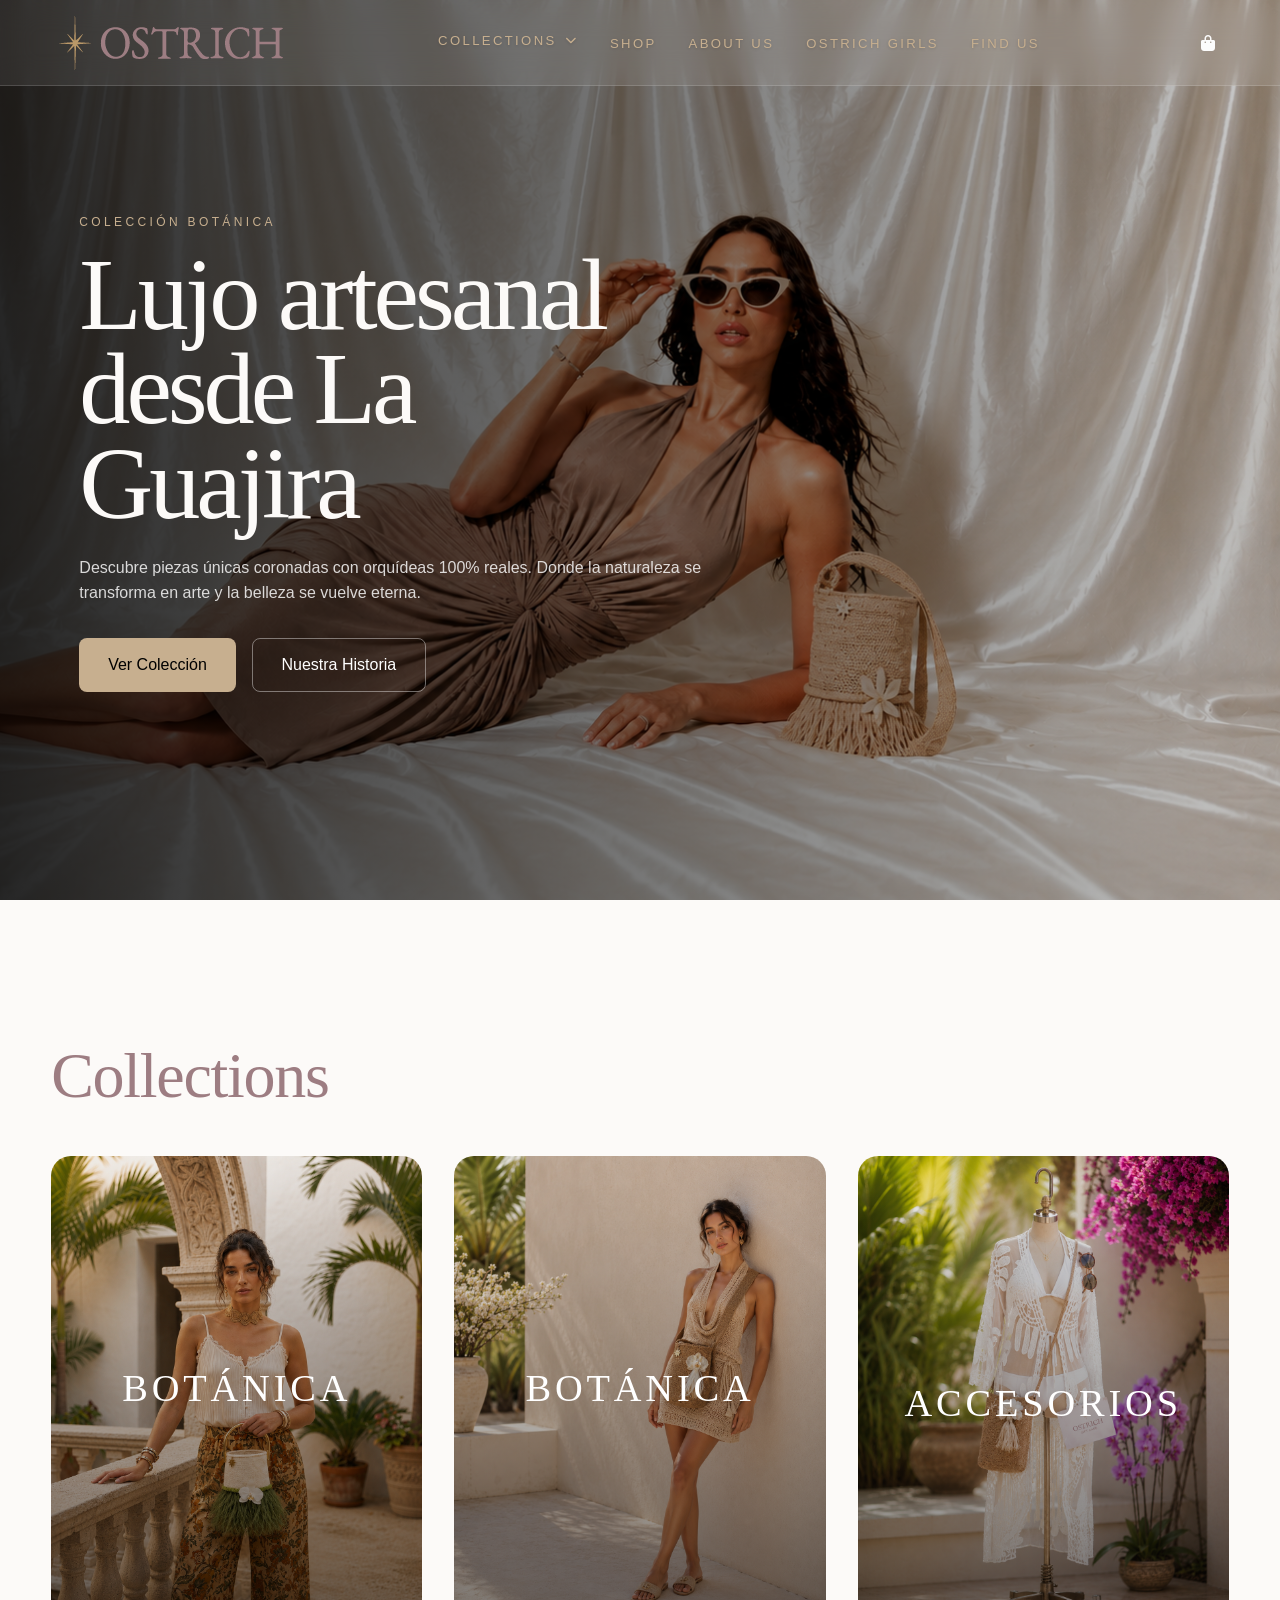
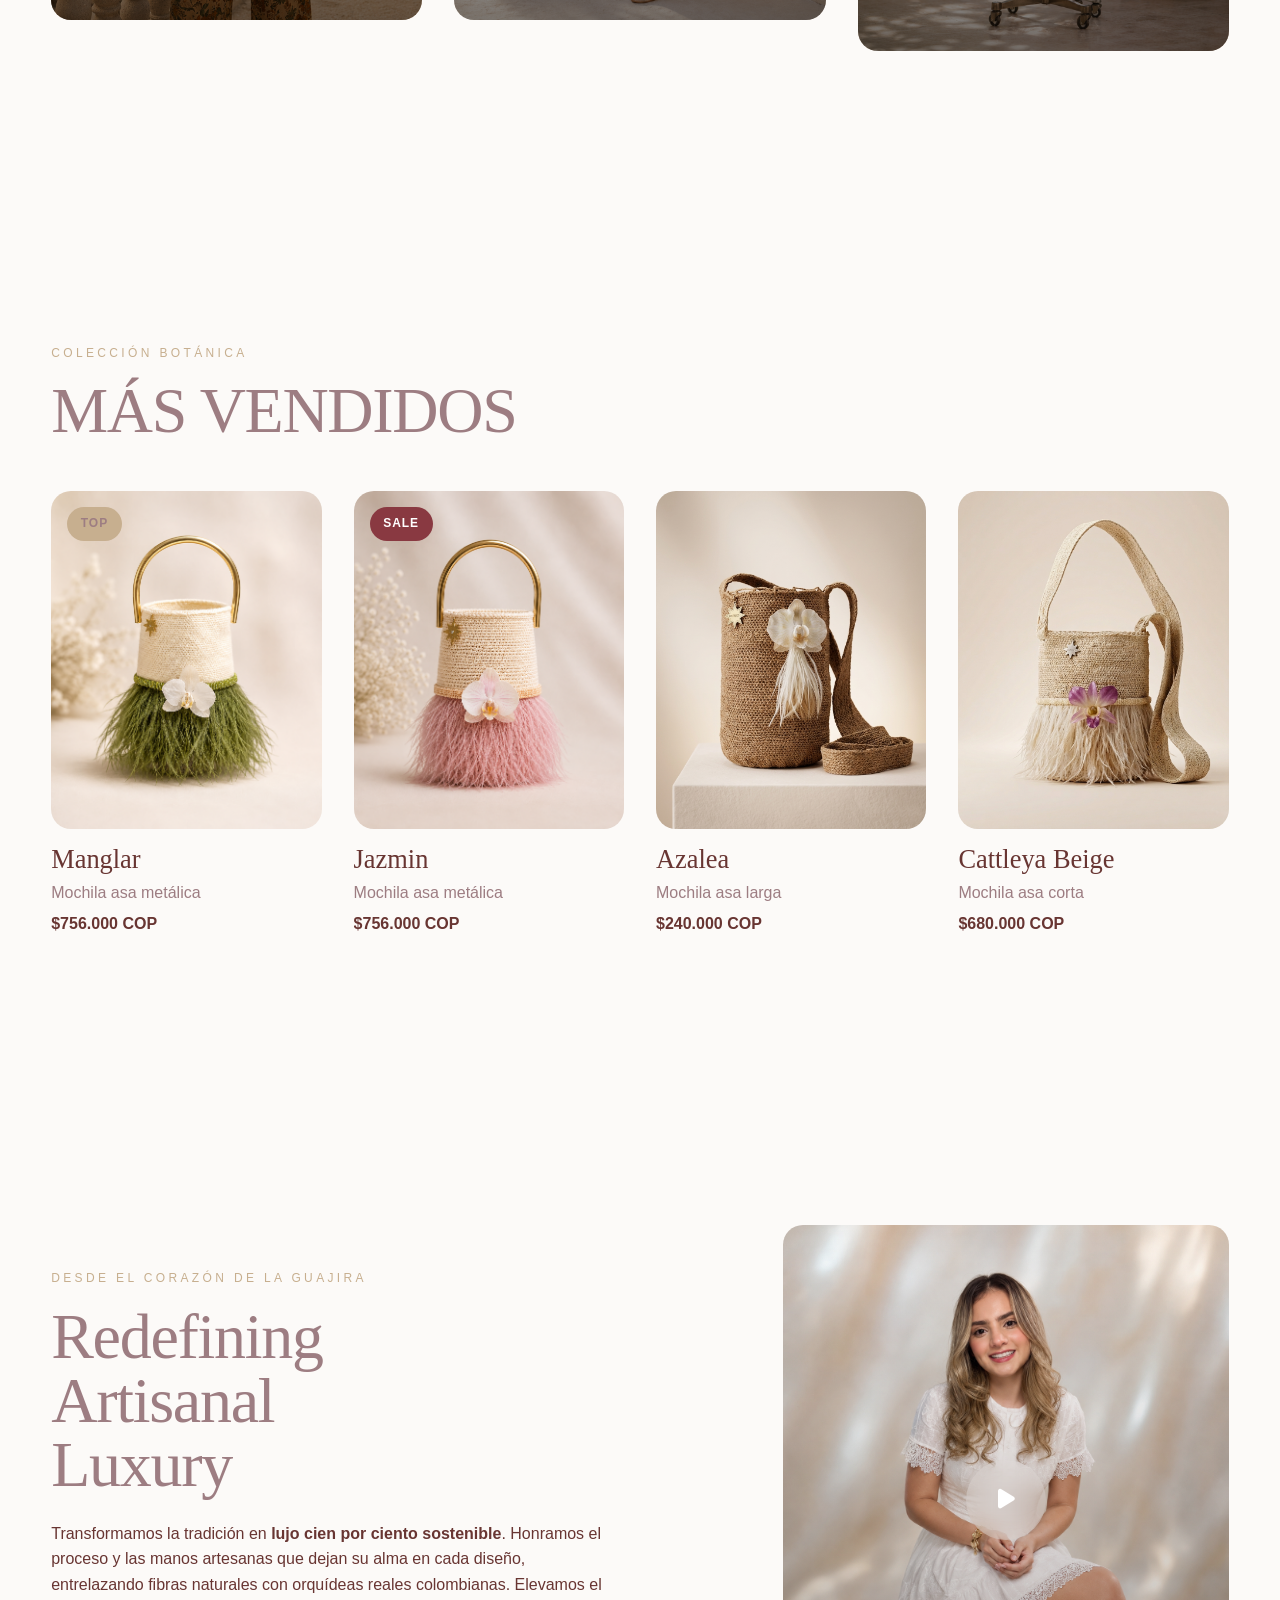
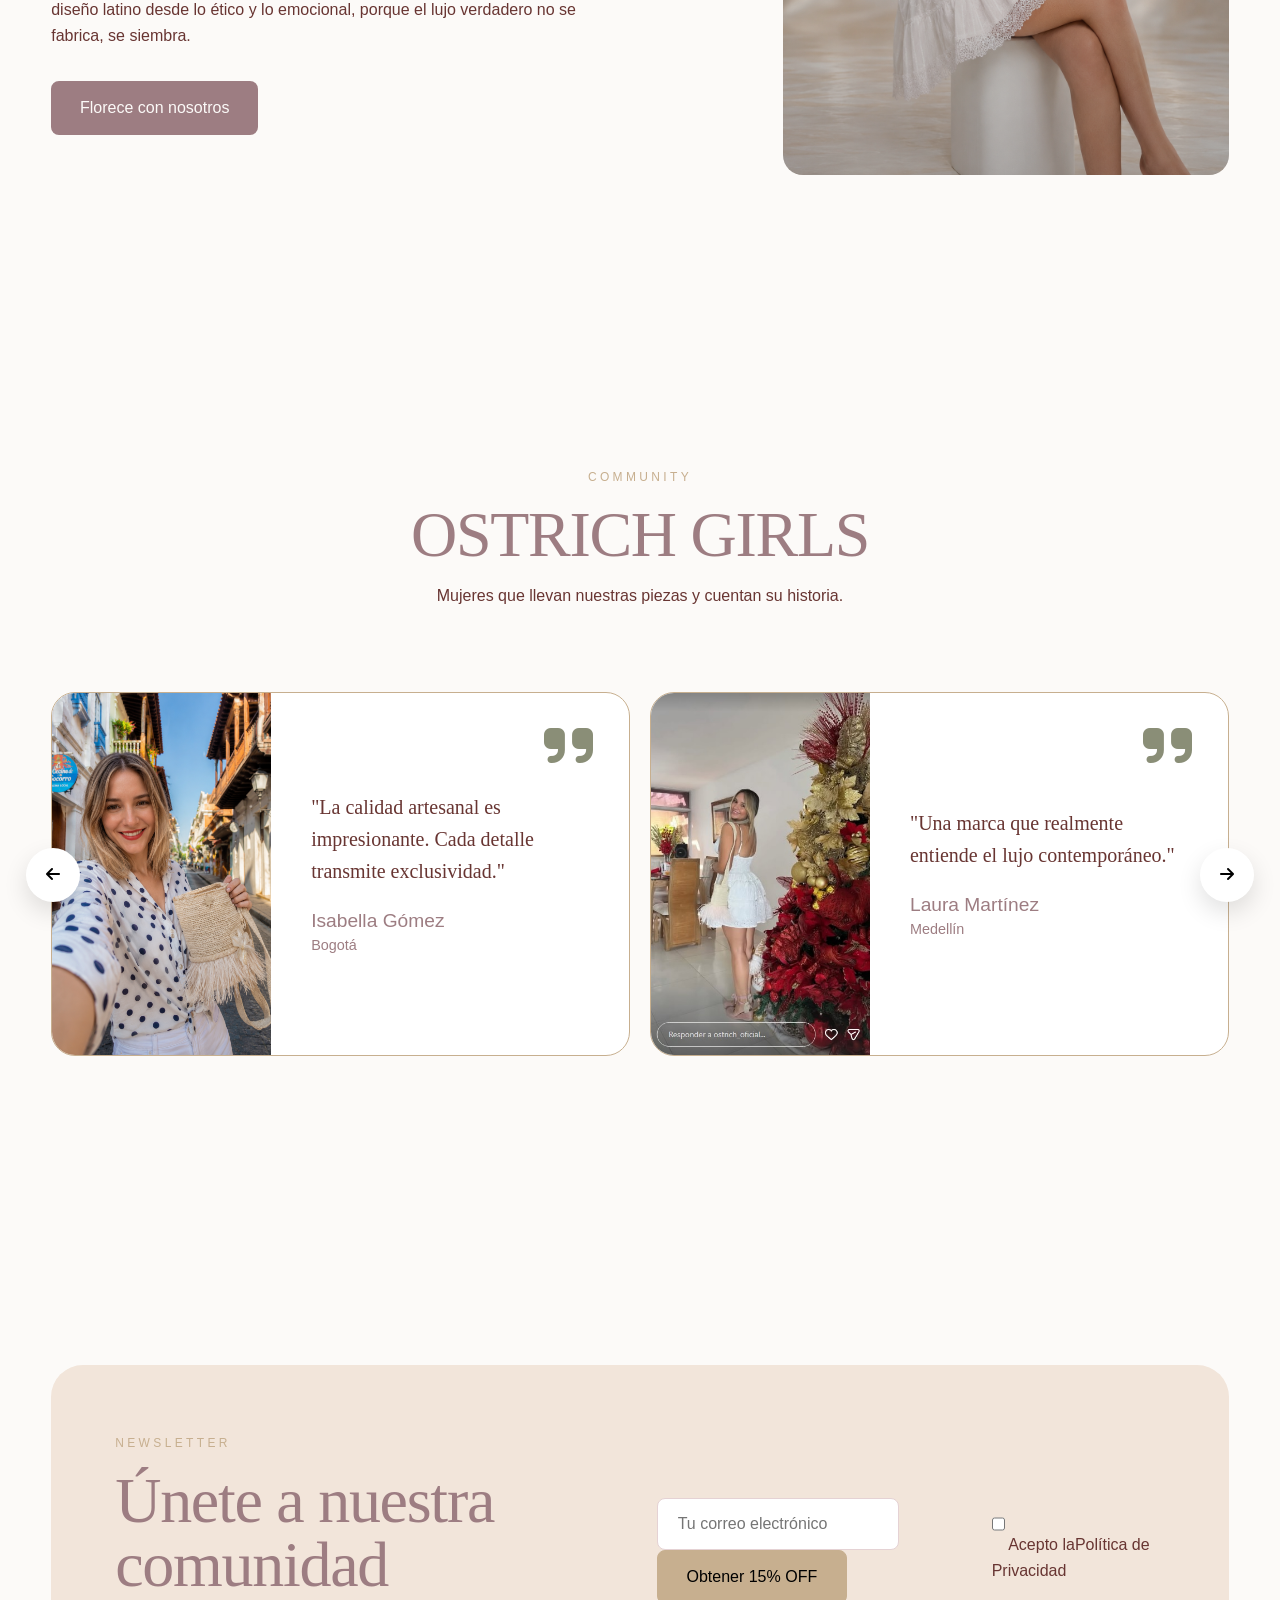
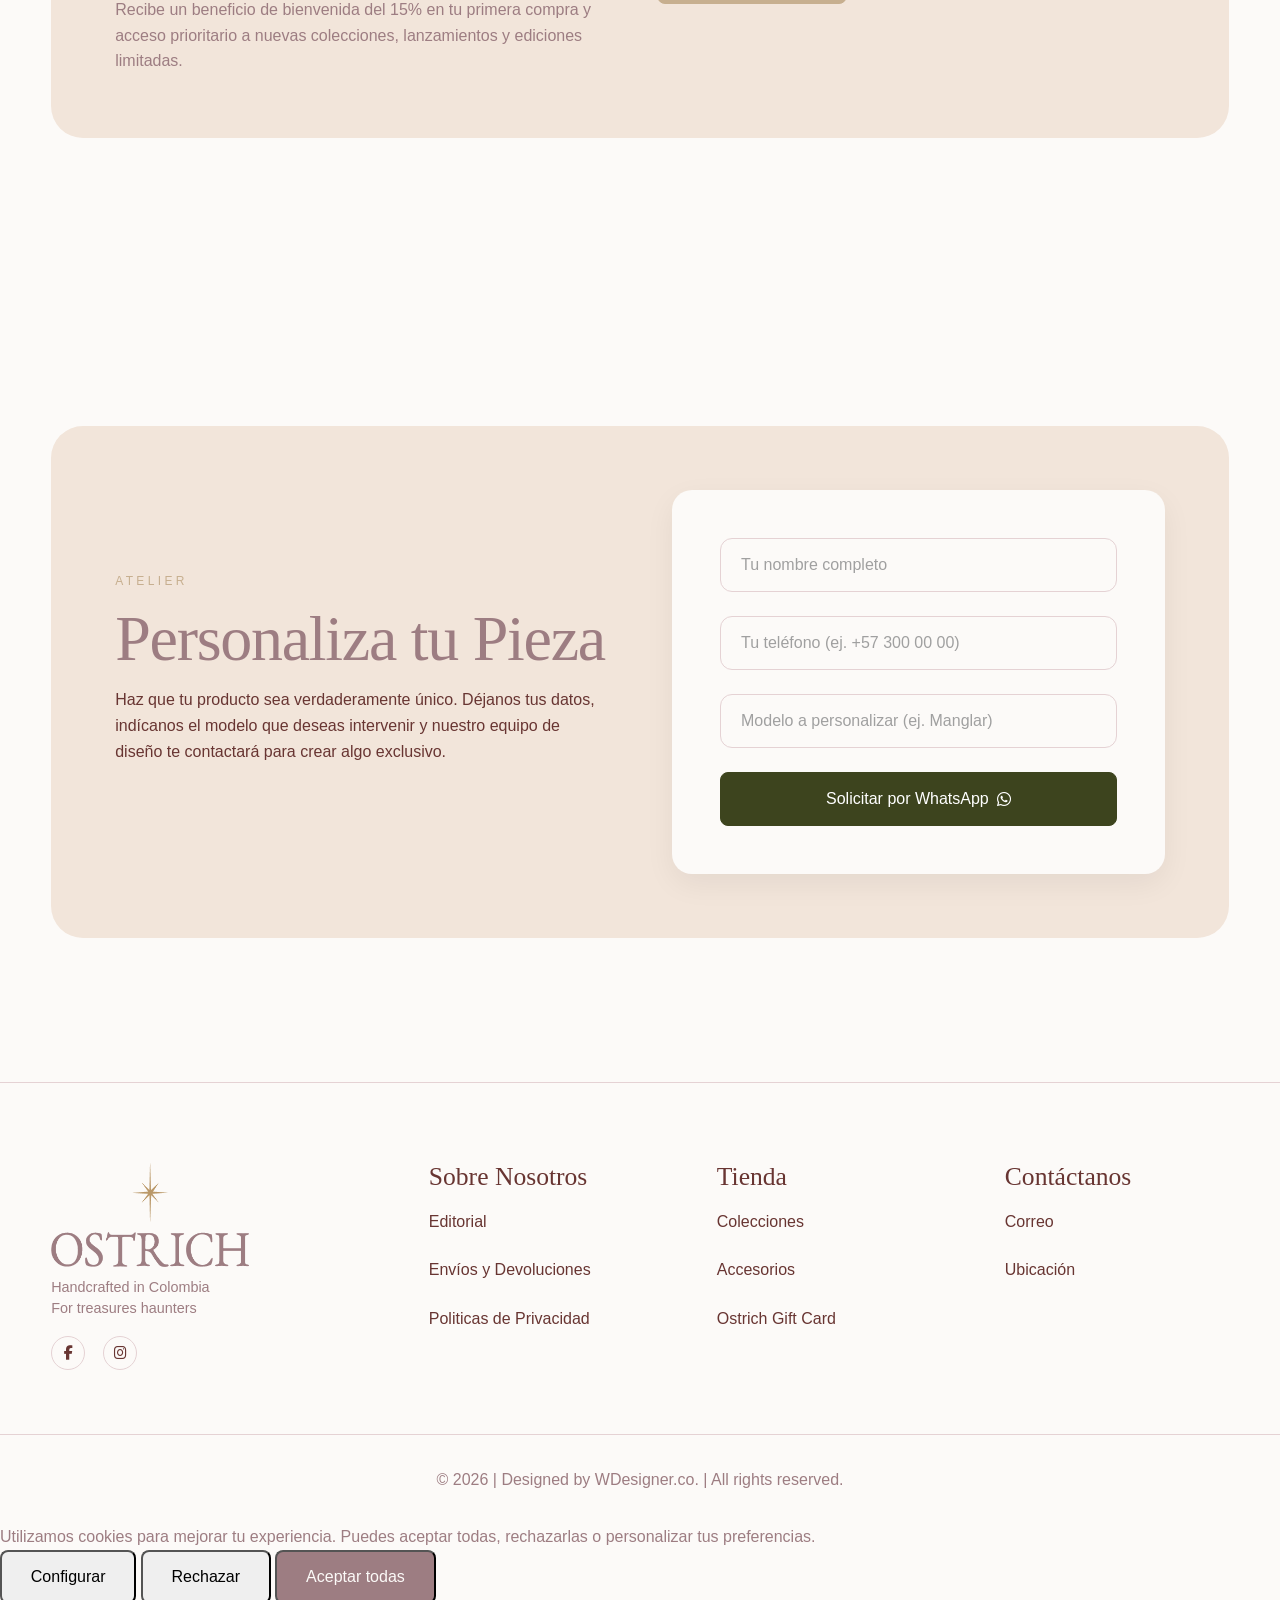
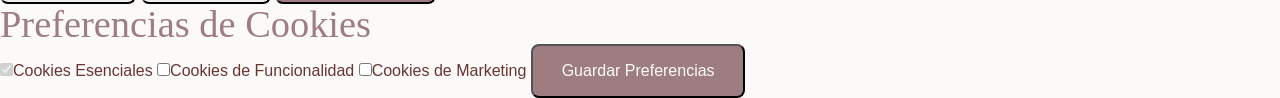
==== commit 881f4d61: "Add files via upload" ====
--- a/index.html
+++ b/index.html
@@ -21,6 +21,7 @@
   <link rel="stylesheet" href="css/estilos_prueba.css" />
   <link rel="stylesheet" href="css/index_estilos.css" />
   <link rel="stylesheet" href="css/cart_drawer.css">
+  
 
   <!-- FAVICON -->
   <link rel="icon" href="img/logos/favicon.png" type="image/png">
@@ -28,17 +29,17 @@
 </head>
 
 <body>
-
   <!-- =========================
     HEADER
   ========================== -->
-
   <header class="header">
     <div class="container nav-container">
+      <!--LOGO Header-->
       <a href="index.html" class="logo">
         <img src="img/logos/logo_horizontal_240x70.png" alt="Logotipo" />
       </a>
-      
+
+      <!-- Barra de Navegación y Aside-->
       <nav class="nav" aria-label="Principal">
         <ul class="nav-list">
           <li class="nav-dropdown">
@@ -56,12 +57,15 @@
           <li><a href="find_us.html">Find Us</a></li>
         </ul>
       </nav>
-
+      
+      <!-- Iconos del header-->
       <div class="header-actions">
+        <!--Carrito de Compras-->
         <button id="cartButton" class="icon-btn" aria-label="Carrito"> 
           <i class="fa-solid fa-bag-shopping"></i>
         </button>
-
+        
+        <!--Menú Hamburguesa!-->
         <button class="menu-btn" aria-label="Abrir menú" aria-expanded="false">
           <i class="fa-solid fa-bars"></i>
           <!-- <img src="assets/icons/menu.svg" alt=""> -->
@@ -75,10 +79,11 @@
     MAIN
   ========================== -->
   <main>
+    <!-- =========================
+      SECCION HERO
+    ========================== -->
     <section class="hero">
-      <!--div class="hero-image">
-        <img src="img/hero/hero_01.png" alt="Colección destacada" />
-      </!--div-->
+      <!-- Imágenes de Fondo Horizontal y Vertical-->>
       <div class="hero-image">
         <picture>
           <!-- Mobile -->
@@ -184,7 +189,7 @@
             </div>
           </article>
 
-          <!-- PRODUCT CARD 3 -->
+          <!-- PRODUCT CARD 3 AZALEA-->
           <article class="product-card">
             <div class="product-image hover-reveal">
               <img class="primary-image" src="img/products/cattleya_azalea.png" alt="Producto 3" />
@@ -198,7 +203,7 @@
             </div>
           </article>
 
-          <!-- PRODUCT CARD 4 -->
+          <!-- PRODUCT CARD 4 CATTLEYA BEIGE-->
           <article class="product-card">
             <div class="product-image hover-reveal">
               <img class="primary-image" src="img/products/Cattleya_Beige.png" alt="Producto 4" />
@@ -341,36 +346,22 @@
     <section class="newsletter section">
 
       <div class="container newsletter-box">
-
         <div>
-          <span class="eyebrow">
-            Newsletter
-          </span>
-
-          <h2>
-            Únete a nuestra comunidad
-          </h2>
+          <span class="eyebrow">Newsletter</span>
+          <h2>Únete a nuestra comunidad</h2>
+          <p class="newsletter-benefit">Recibe un beneficio de bienvenida del 15% en tu primera compra y acceso prioritario a nuevas colecciones, lanzamientos y ediciones limitadas.</p>
         </div>
 
         <form class="newsletter-form">
-
-          <label class="sr-only" for="email">
-            Correo electrónico
-          </label>
-
-          <input
-            type="email"
-            id="email"
-            placeholder="Tu correo electrónico"
-            required
-          />
-
-          <button type="submit" class="btn btn-primary">
-            Suscribirse
-          </button>
-
+          <div class="newsletter-actions">
+            <input type="email" id="email" placeholder="Tu correo electrónico" required>
+            <button type="submit" class="btn btn-primary">Obtener 15% OFF</button>
+          </div>
+          <div class="newsletter-consent">
+            <input type="checkbox" id="newsletterPrivacy" required>
+            <label for="newsletterPrivacy">Acepto la<a href="politicas.html">Política de Privacidad</a></label>
+          </div>
         </form>
-
       </div>
 
     </section>
@@ -439,25 +430,25 @@
         <h4>Sobre Nosotros</h4>
         <ul>
           <li><a href="#editorial">Editorial</a></li>
-          <li><a href="#">Envíos y Devoluciones</a></li>
-          <li><a href="#">Politicas de Privacidad</a></li>
+          <li><a href="envios.html">Envíos y Devoluciones</a></li>
+          <li><a href="politicas.html">Politicas de Privacidad</a></li>
         </ul>
       </div>
 
       <div class="footer-links">
         <h4>Tienda</h4>
         <ul>
-          <li><a href="#collections">Colecciones</a></li>
+          <li><a href="botanica.html">Colecciones</a></li>
           <li><a href="#">Accesorios</a></li>
-          <li><a href="#">Ostrich Gif Card</a></li>
+          <li><a href="#">Ostrich Gift Card</a></li>
         </ul>
       </div>
 
       <div class="footer-links">
         <h4>Contáctanos</h4>
         <ul>
-          <li><a href="#">Correo</a></li>
-          <li><a href="#">Ubicación</a></li>
+          <li><a href="find_us.html#contact_us">Correo</a></li>
+          <li><a href="find_us.html#visit_us">Ubicación</a></li>
         </ul>
       </div>
     </div>
@@ -471,42 +462,69 @@
   <!-- =========================
        WHATSAPP FLOAT BUTTON
   ========================== -->
-
   <a class="whatsapp-btn" href="https://wa.link/ncacsm" target="_blank" rel="noopener noreferrer" aria-label="Contactar por WhatsApp">
     <i class="fa-brands fa-whatsapp"></i>
     <!--img src="assets/icons/whatsapp.svg" alt="" -->
   </a>
+
+  <!-- =========================
+      BANNER COOKIES
+  ========================== -->
+  <section id="cookieBanner" class="cookie-banner">
+    <p>Utilizamos cookies para mejorar tu experiencia. Puedes aceptar todas, rechazarlas o personalizar tus preferencias.</p>
+    <div class="cookie-actions">
+      <button id="cookieSettingsBtn" class="btn btn-light">Configurar</button>
+      <button id="cookieRejectBtn" class="btn btn-light">Rechazar</button>
+      <button id="cookieAcceptBtn" class="btn btn-dark">Aceptar todas</button>
+    </div>
+  </section>
   
+  <section id="cookieSettings" class="cookie-settings">
+    <header>
+      <h3>Preferencias de Cookies</h3>
+    </header>
+    
+    <label><input type="checkbox" checked disabled>Cookies Esenciales</label>
+    <label><input type="checkbox" id="functionalCookies">Cookies de Funcionalidad</label>
+    <label><input type="checkbox" id="marketingCookies">Cookies de Marketing</label>
+    
+    <button id="saveCookiePreferences" class="btn btn-dark">Guardar Preferencias</button>
+  </section>
+  
+  <!-- =========================
+      MODAL NEWSLETTER
+  ========================== -->
   <div id="newsletter-modal" class="newsletter-modal">
     <div class="newsletter-modal-content">
-      <button class="newsletter-modal-close">&times;</button>
-      <h3>¡Bienvenida a Ostrich!</h3>
-      <p>Gracias por unirte a nuestra comunidad.Pronto recibirás novedades, lanzamientos y piezas exclusivas.</p>
+      <button class="newsletter-modal-close" aria-label="Cerrar"> &times;</button>
+      <span class="eyebrow"> Welcome to Ostrich </span>
+      <h3>You've unlocked 15% OFF</h3>
+      <p>Thank you for joining our community.Your welcome benefit has been activated and will be available when you complete your first purchase.</p>
     </div>
   </div>
-
-<!-- Bolsa de Compras -->
-<aside id="cartDrawer" class="cart-drawer" aria-hidden="true"> 
-  <header class="cart-header">
-    <h2>Mi carrito<span id="cartCount"> (0)</span></h2>
-    <button class="cart-close" aria-label="Cerrar"> 
-      <i class="fa-solid fa-xmark"></i>
-    </button>
-  </header>
-
-  <section class="cart-items" id="cartItems">
+  
+  <!-- =========================
+      CARRITO DE COMPRAS
+  ========================== -->
+  <aside id="cartDrawer" class="cart-drawer" aria-hidden="true"> 
+    <header class="cart-header">
+      <h2>Mi carrito<span id="cartCount"> (0)</span></h2>
+      <button class="cart-close" aria-label="Cerrar"> 
+        <i class="fa-solid fa-xmark"></i>
+      </button>
+    </header>
+    <section class="cart-items" id="cartItems">
     <!-- JS -->
-  </section>
-  <footer class="cart-footer">
-    <div class="cart-summary">
-      <span>Subtotal</span>
-      <strong id="cartSubtotal">$0</strong>
-    </div>
-    <a href="checkout.html" class="btn btn-dark cart-checkout">Checkout</a>
-  </footer>
-</aside>
-
-<div id="cartOverlay"class="cart-overlay"></div>
+    </section>
+    <footer class="cart-footer">
+      <div class="cart-summary">
+        <span>Subtotal</span>
+        <strong id="cartSubtotal">$0</strong>
+      </div>
+      <a href="checkout.html" class="btn btn-dark cart-checkout">Checkout</a>
+    </footer>
+  </aside>
+  <div id="cartOverlay"class="cart-overlay"></div>
 
 
   <script src="js/app2.js"></script>
@@ -514,6 +532,7 @@
   <script src="js/modal_newsletter.js"></script>
   <script src="js/personalizacion.js">  </script>
   <script src="js/drawer.js"></script>
+  <script src="js/cookies_banner.js"></script>
 
  
 
